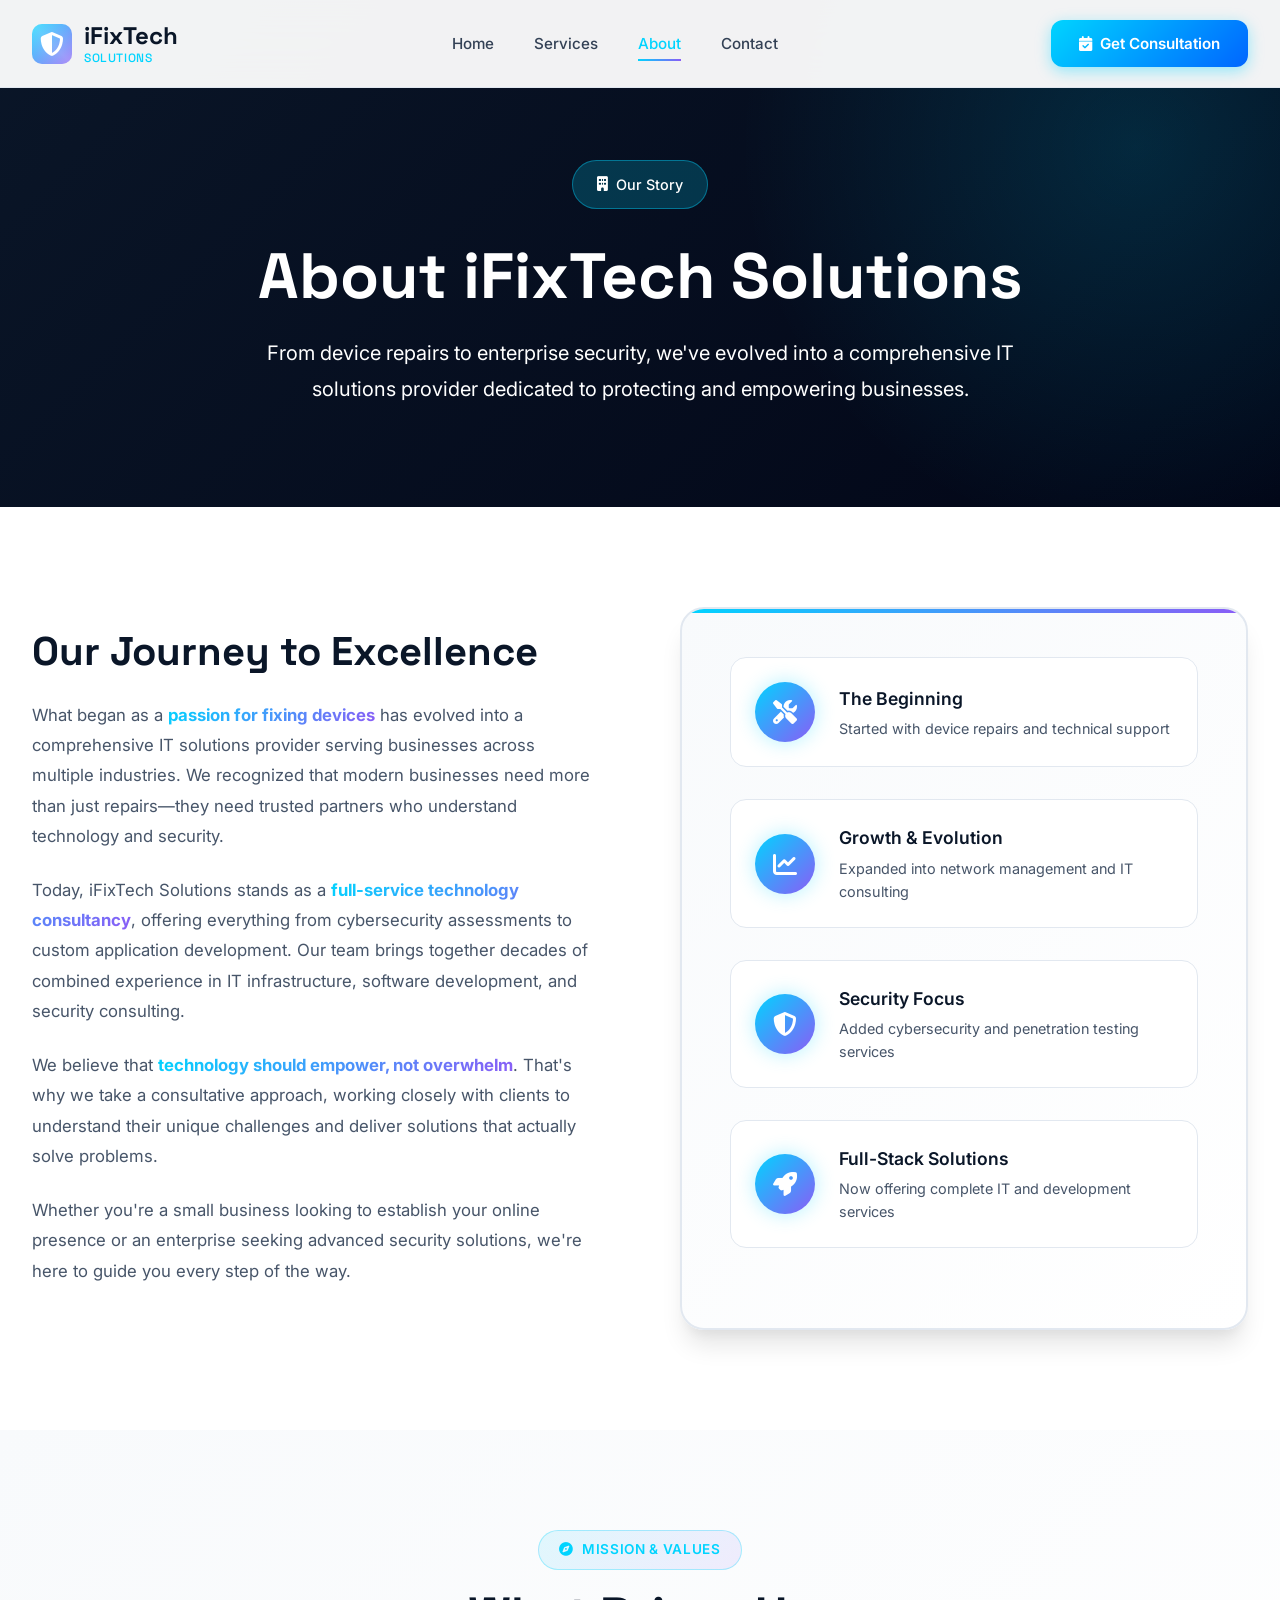
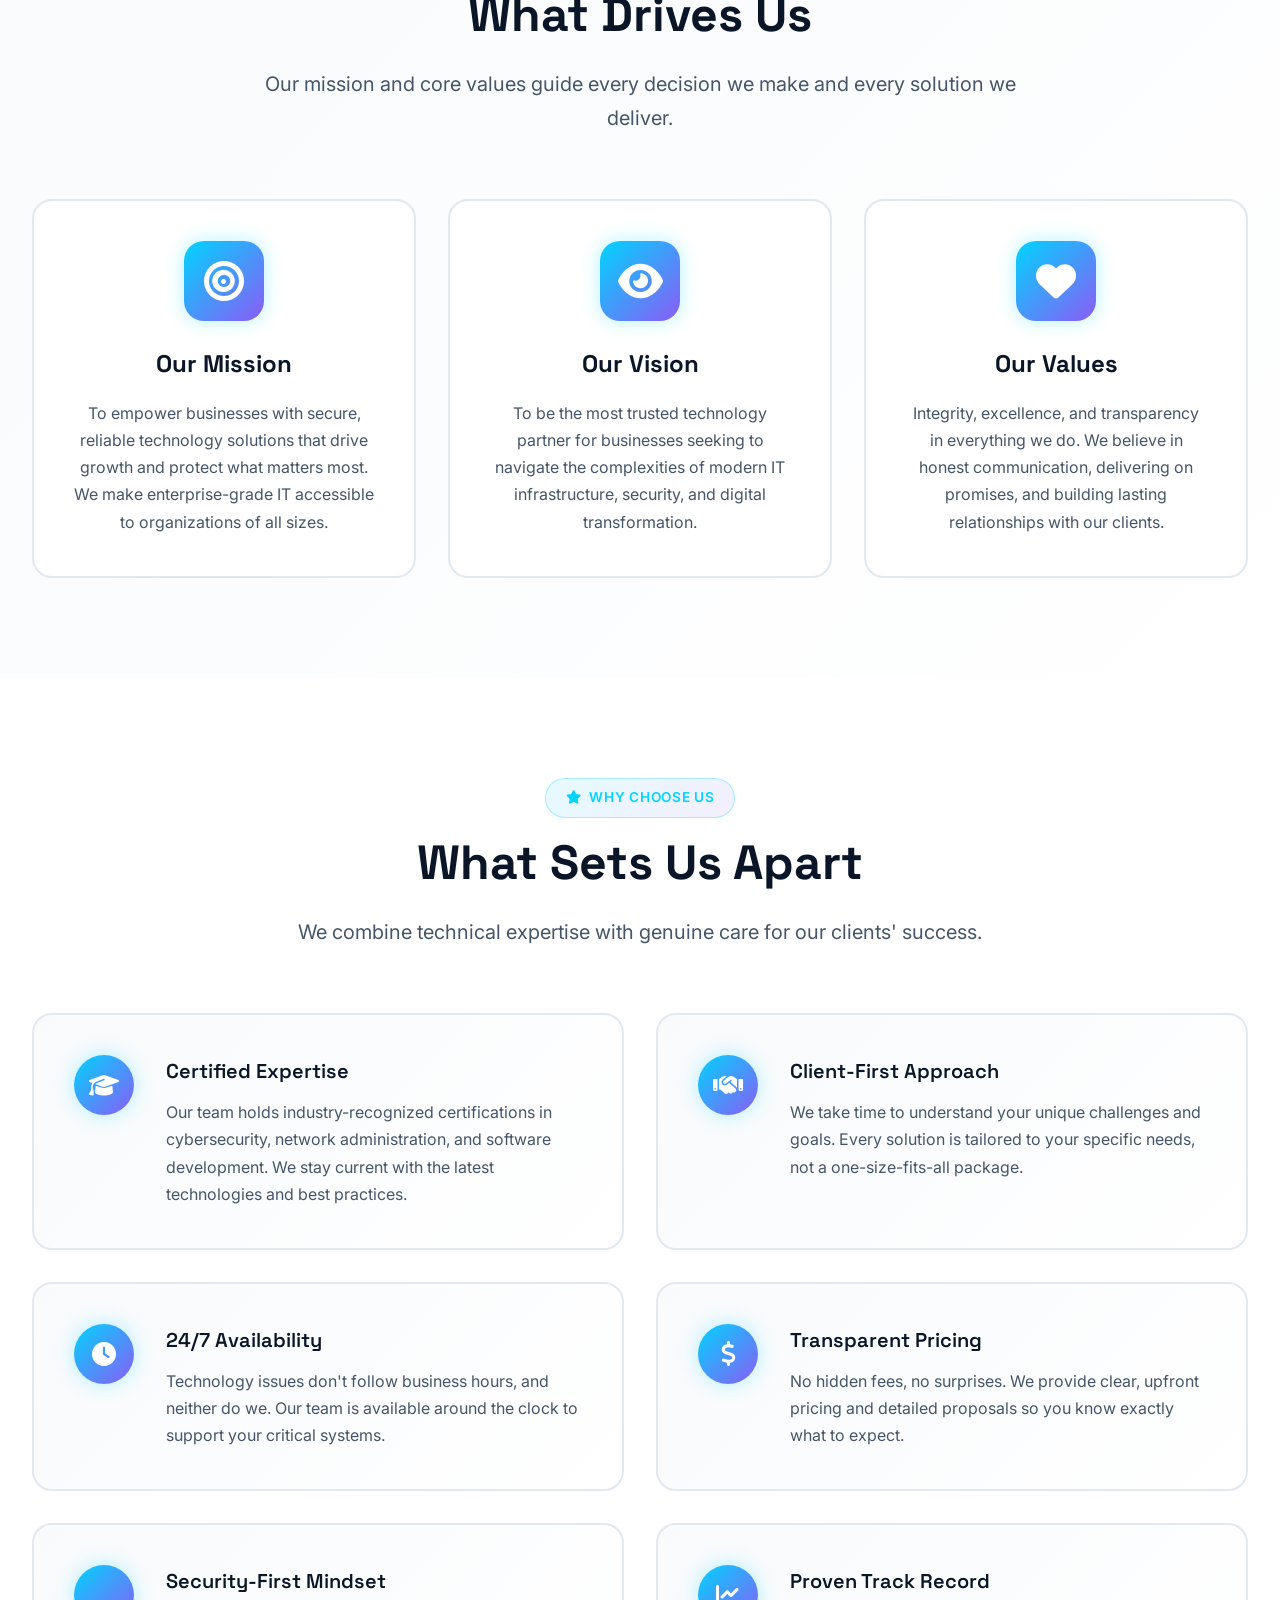
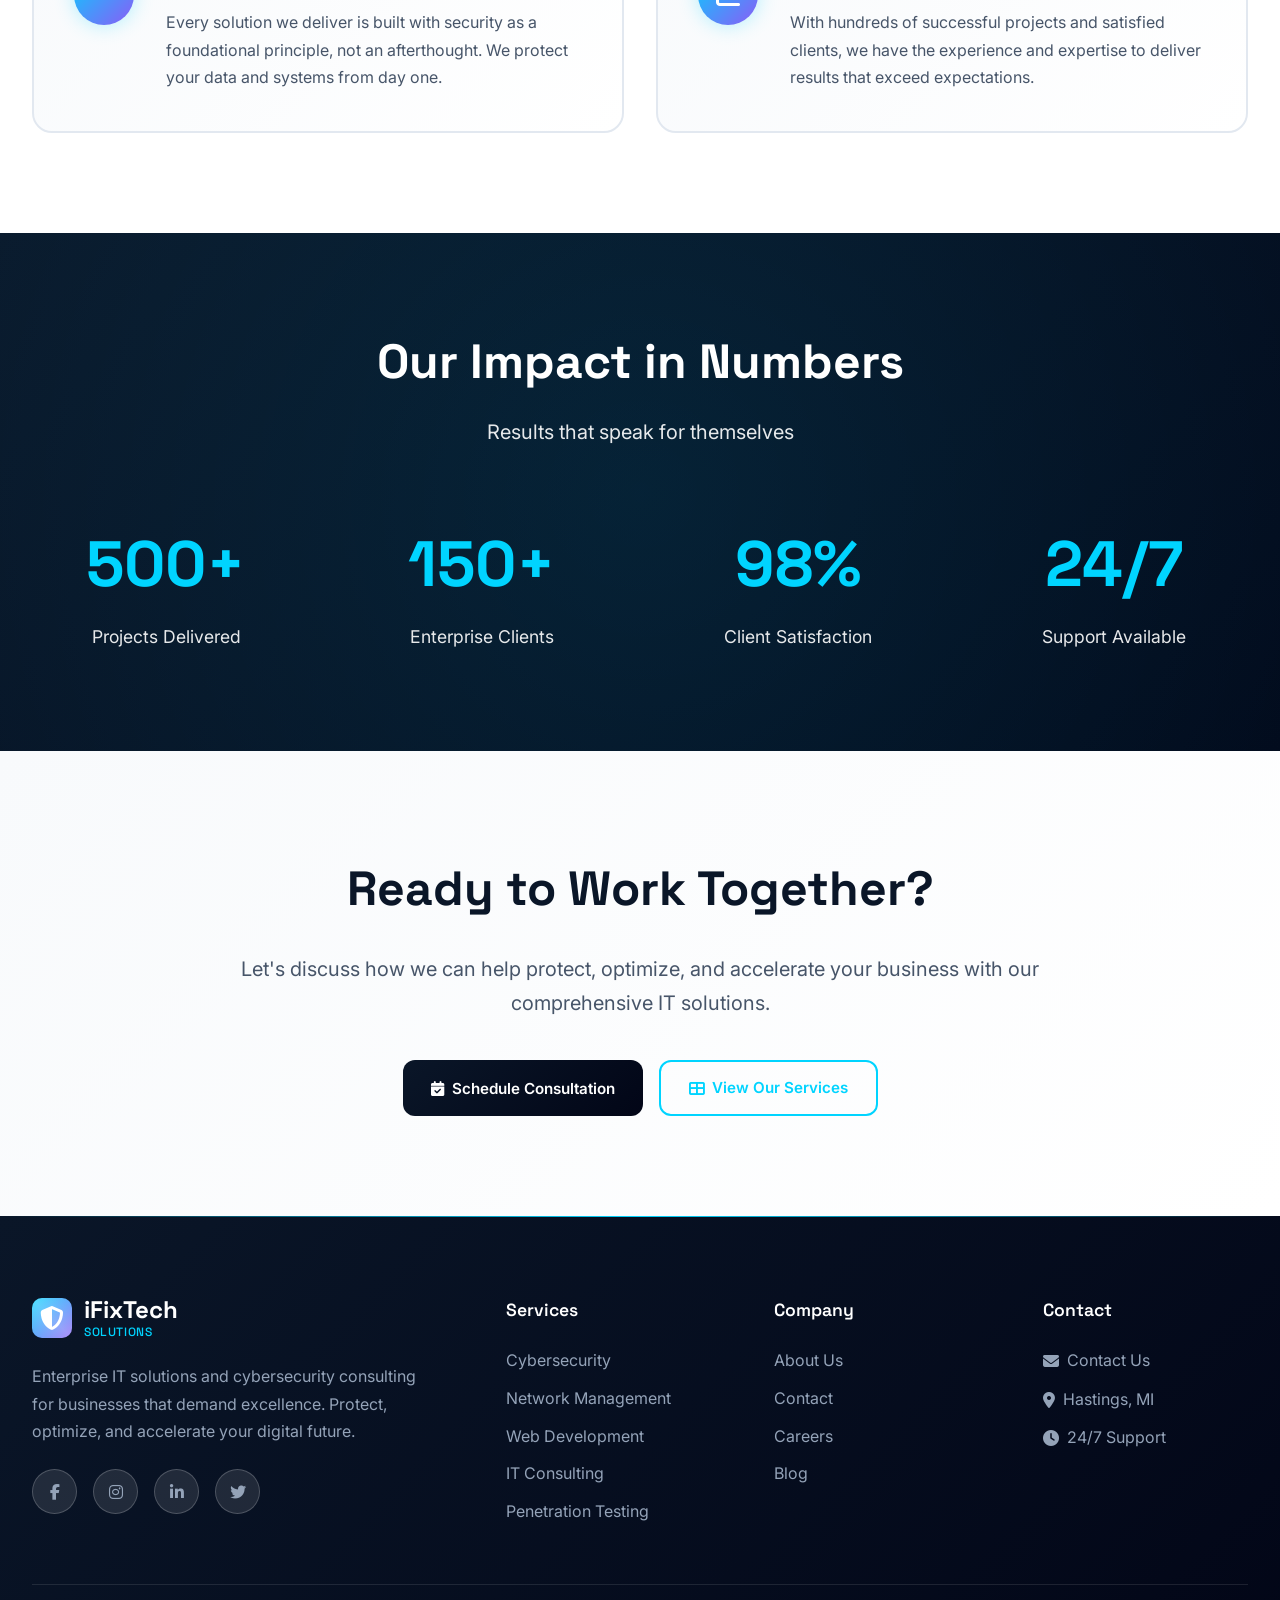
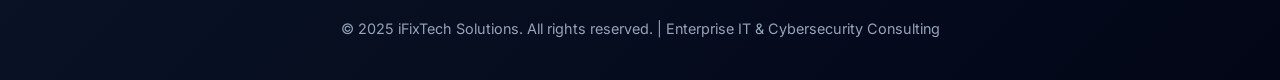
==== about.html @ 1efcbf25 "Initial commit: iFixTech website" ====
<!DOCTYPE html>
<html lang="en">
<head>
    <meta charset="UTF-8">
    <meta name="viewport" content="width=device-width, initial-scale=1.0">
    <title>About Us - iFixTech Solutions</title>
    <link rel="stylesheet" href="https://cdnjs.cloudflare.com/ajax/libs/font-awesome/6.4.0/css/all.min.css">
    <link href="https://fonts.googleapis.com/css2?family=Inter:wght@300;400;500;600;700;800&family=Space+Grotesk:wght@400;500;600;700&display=swap" rel="stylesheet">
    <style>
        :root {
            /* Professional Color Scheme */
            --primary-navy: #0A1628;
            --primary-cyan: #00D4FF;
            --primary-purple: #8B5CF6;
            --accent-blue: #0066FF;
            --dark-bg: #0F172A;
            --darker-bg: #020617;
            --light: #FFFFFF;
            --gray-50: #F8FAFC;
            --gray-100: #F1F5F9;
            --gray-200: #E2E8F0;
            --gray-300: #CBD5E1;
            --gray-400: #94A3B8;
            --gray-600: #475569;
            --gray-700: #334155;
            --gray-800: #1E293B;
            --gray-900: #0F172A;
            --success: #10B981;
            --warning: #F59E0B;
            --danger: #EF4444;
            
            /* Typography */
            --font-primary: 'Inter', sans-serif;
            --font-display: 'Space Grotesk', sans-serif;
            
            /* Shadows */
            --shadow-sm: 0 1px 2px 0 rgba(0, 0, 0, 0.05);
            --shadow: 0 1px 3px 0 rgba(0, 0, 0, 0.1), 0 1px 2px 0 rgba(0, 0, 0, 0.06);
            --shadow-md: 0 4px 6px -1px rgba(0, 0, 0, 0.1), 0 2px 4px -1px rgba(0, 0, 0, 0.06);
            --shadow-lg: 0 10px 15px -3px rgba(0, 0, 0, 0.1), 0 4px 6px -2px rgba(0, 0, 0, 0.05);
            --shadow-xl: 0 20px 25px -5px rgba(0, 0, 0, 0.1), 0 10px 10px -5px rgba(0, 0, 0, 0.04);
            --shadow-2xl: 0 25px 50px -12px rgba(0, 0, 0, 0.25);
            --shadow-glow: 0 0 20px rgba(0, 212, 255, 0.3);
        }

        * {
            margin: 0;
            padding: 0;
            box-sizing: border-box;
        }

        html {
            scroll-behavior: smooth;
        }

        body {
            font-family: var(--font-primary);
            line-height: 1.6;
            color: var(--gray-800);
            background: var(--light);
            overflow-x: hidden;
        }

        .container {
            max-width: 1280px;
            margin: 0 auto;
            padding: 0 2rem;
        }

        /* Animated Grid Background */
        .grid-background {
            position: fixed;
            top: 0;
            left: 0;
            width: 100%;
            height: 100%;
            z-index: -1;
            background: 
                linear-gradient(90deg, rgba(0, 212, 255, 0.03) 1px, transparent 1px),
                linear-gradient(rgba(0, 212, 255, 0.03) 1px, transparent 1px);
            background-size: 50px 50px;
            animation: gridMove 20s linear infinite;
        }

        @keyframes gridMove {
            0% { transform: translate(0, 0); }
            100% { transform: translate(50px, 50px); }
        }

        /* Floating Decorative Icons */
        .floating-icons {
            position: fixed;
            top: 0;
            left: 0;
            width: 100%;
            height: 100%;
            z-index: -1;
            pointer-events: none;
            overflow: hidden;
        }

        .floating-icon {
            position: absolute;
            color: var(--primary-cyan);
            animation: floatDrift 15s ease-in-out infinite;
        }

        .floating-icon:nth-child(2n) {
            color: var(--primary-purple);
            animation-duration: 20s;
        }

        .floating-icon:nth-child(3n) {
            color: var(--accent-blue);
            animation-duration: 18s;
            animation-delay: -5s;
        }

        @keyframes floatDrift {
            0%, 100% { 
                transform: translate(0, 0) rotate(0deg);
            }
            25% { 
                transform: translate(20px, -20px) rotate(5deg);
            }
            50% { 
                transform: translate(-15px, 15px) rotate(-5deg);
            }
            75% { 
                transform: translate(15px, 20px) rotate(3deg);
            }
        }

        /* Header */
        .header {
            position: fixed;
            top: 0;
            left: 0;
            right: 0;
            background: rgba(255, 255, 255, 0.95);
            backdrop-filter: blur(20px);
            border-bottom: 1px solid var(--gray-200);
            z-index: 1000;
            transition: all 0.3s ease;
        }

        .header.scrolled {
            background: rgba(255, 255, 255, 0.98);
            box-shadow: var(--shadow-lg);
        }

        .nav {
            display: flex;
            justify-content: space-between;
            align-items: center;
            padding: 1.25rem 0;
        }

        .logo {
            display: flex;
            align-items: center;
            gap: 0.75rem;
            font-size: 1.5rem;
            font-weight: 700;
            color: var(--primary-navy);
            text-decoration: none;
            font-family: var(--font-display);
            transition: transform 0.3s ease;
        }

        .logo:hover {
            transform: scale(1.05);
        }

        .logo-icon {
            width: 40px;
            height: 40px;
            background: linear-gradient(135deg, var(--primary-cyan), var(--primary-purple));
            border-radius: 10px;
            display: flex;
            align-items: center;
            justify-content: center;
            color: white;
            position: relative;
            overflow: hidden;
        }

        .logo-icon::before {
            content: '';
            position: absolute;
            top: -50%;
            left: -50%;
            width: 200%;
            height: 200%;
            background: linear-gradient(45deg, transparent, rgba(255,255,255,0.3), transparent);
            animation: shine 3s infinite;
        }

        @keyframes shine {
            0% { transform: translateX(-100%) translateY(-100%) rotate(45deg); }
            100% { transform: translateX(100%) translateY(100%) rotate(45deg); }
        }

        .logo-text {
            display: flex;
            flex-direction: column;
            line-height: 1.2;
        }

        .logo-main {
            font-size: 1.5rem;
            font-weight: 700;
        }

        .logo-sub {
            font-size: 0.75rem;
            font-weight: 500;
            color: var(--primary-cyan);
            letter-spacing: 0.05em;
        }

        .nav-links {
            display: flex;
            list-style: none;
            gap: 2.5rem;
            align-items: center;
        }

        .nav-links a {
            text-decoration: none;
            color: var(--gray-700);
            font-weight: 500;
            font-size: 0.95rem;
            transition: all 0.3s ease;
            position: relative;
            padding: 0.5rem 0;
        }

        .nav-links a::after {
            content: '';
            position: absolute;
            bottom: 0;
            left: 0;
            width: 0;
            height: 2px;
            background: linear-gradient(90deg, var(--primary-cyan), var(--primary-purple));
            transition: width 0.3s ease;
        }

        .nav-links a:hover::after,
        .nav-links a.active::after {
            width: 100%;
        }

        .nav-links a:hover,
        .nav-links a.active {
            color: var(--primary-cyan);
        }

        .btn {
            display: inline-flex;
            align-items: center;
            gap: 0.5rem;
            padding: 0.875rem 1.75rem;
            border: none;
            border-radius: 12px;
            font-weight: 600;
            font-size: 0.95rem;
            text-decoration: none;
            cursor: pointer;
            transition: all 0.3s ease;
            position: relative;
            overflow: hidden;
            font-family: var(--font-primary);
        }

        .btn::before {
            content: '';
            position: absolute;
            top: 0;
            left: -100%;
            width: 100%;
            height: 100%;
            background: linear-gradient(90deg, transparent, rgba(255,255,255,0.2), transparent);
            transition: left 0.5s ease;
        }

        .btn:hover::before {
            left: 100%;
        }

        .btn-primary {
            background: linear-gradient(135deg, var(--primary-cyan), var(--accent-blue));
            color: white;
            box-shadow: 0 4px 15px rgba(0, 212, 255, 0.4);
        }

        .btn-primary:hover {
            transform: translateY(-2px);
            box-shadow: 0 8px 25px rgba(0, 212, 255, 0.5);
        }

        .btn-outline {
            background: transparent;
            color: var(--primary-cyan);
            border: 2px solid var(--primary-cyan);
        }

        .btn-outline:hover {
            background: var(--primary-cyan);
            color: white;
            transform: translateY(-2px);
            box-shadow: var(--shadow-lg);
        }

        .mobile-menu {
            display: none;
            background: none;
            border: none;
            font-size: 1.5rem;
            color: var(--gray-700);
            cursor: pointer;
        }

        /* Page Header */
        .page-header {
            padding: 160px 0 100px;
            background: linear-gradient(135deg, var(--primary-navy) 0%, var(--darker-bg) 100%);
            color: white;
            position: relative;
            overflow: hidden;
        }

        .page-header::before {
            content: '';
            position: absolute;
            top: -50%;
            right: -20%;
            width: 800px;
            height: 800px;
            background: radial-gradient(circle, rgba(0, 212, 255, 0.15) 0%, transparent 70%);
            animation: pulse 4s ease-in-out infinite;
        }

        @keyframes pulse {
            0%, 100% { transform: scale(1); opacity: 0.5; }
            50% { transform: scale(1.1); opacity: 0.8; }
        }

        .page-header-content {
            position: relative;
            z-index: 1;
            text-align: center;
            max-width: 800px;
            margin: 0 auto;
        }

        .page-badge {
            display: inline-flex;
            align-items: center;
            gap: 0.5rem;
            background: rgba(0, 212, 255, 0.2);
            border: 1px solid rgba(0, 212, 255, 0.4);
            padding: 0.75rem 1.5rem;
            border-radius: 50px;
            font-size: 0.9rem;
            font-weight: 500;
            margin-bottom: 2rem;
            animation: slideInUp 1s ease-out;
        }

        @keyframes slideInUp {
            from {
                opacity: 0;
                transform: translateY(30px);
            }
            to {
                opacity: 1;
                transform: translateY(0);
            }
        }

        .page-title {
            font-size: 4rem;
            font-weight: 800;
            margin-bottom: 1.5rem;
            font-family: var(--font-display);
            line-height: 1.1;
            animation: slideInUp 1s ease-out 0.2s both;
        }

        .page-subtitle {
            font-size: 1.25rem;
            opacity: 0.9;
            line-height: 1.8;
            animation: slideInUp 1s ease-out 0.4s both;
        }

        /* Story Section */
        .story-section {
            padding: 100px 0;
            background: white;
        }

        .story-content {
            display: grid;
            grid-template-columns: 1fr 1fr;
            gap: 5rem;
            align-items: center;
        }

        .story-text h2 {
            font-size: 2.5rem;
            font-weight: 800;
            color: var(--primary-navy);
            margin-bottom: 1.5rem;
            font-family: var(--font-display);
            line-height: 1.2;
        }

        .story-text p {
            color: var(--gray-600);
            line-height: 1.8;
            font-size: 1.05rem;
            margin-bottom: 1.5rem;
        }

        .story-highlight {
            background: linear-gradient(135deg, var(--primary-cyan), var(--primary-purple));
            -webkit-background-clip: text;
            -webkit-text-fill-color: transparent;
            background-clip: text;
            font-weight: 700;
        }

        .story-visual {
            background: linear-gradient(135deg, var(--gray-50), var(--light));
            border: 2px solid var(--gray-200);
            border-radius: 24px;
            padding: 3rem;
            box-shadow: var(--shadow-xl);
            position: relative;
            overflow: hidden;
        }

        .story-visual::before {
            content: '';
            position: absolute;
            top: 0;
            left: 0;
            right: 0;
            height: 4px;
            background: linear-gradient(90deg, var(--primary-cyan), var(--primary-purple));
        }

        .milestone {
            display: flex;
            align-items: center;
            gap: 1.5rem;
            margin-bottom: 2rem;
            padding: 1.5rem;
            background: white;
            border-radius: 16px;
            border: 1px solid var(--gray-200);
            transition: all 0.3s ease;
        }

        .milestone:hover {
            transform: translateX(10px);
            border-color: var(--primary-cyan);
            box-shadow: var(--shadow-lg);
        }

        .milestone-icon {
            width: 60px;
            height: 60px;
            background: linear-gradient(135deg, var(--primary-cyan), var(--primary-purple));
            border-radius: 50%;
            display: flex;
            align-items: center;
            justify-content: center;
            color: white;
            font-size: 1.5rem;
            flex-shrink: 0;
            box-shadow: var(--shadow-glow);
        }

        .milestone-content h4 {
            font-size: 1.1rem;
            font-weight: 600;
            color: var(--primary-navy);
            margin-bottom: 0.25rem;
        }

        .milestone-content p {
            color: var(--gray-600);
            font-size: 0.9rem;
            margin: 0;
        }

        /* Mission & Values Section */
        .mission-section {
            padding: 100px 0;
            background: linear-gradient(135deg, var(--gray-50) 0%, var(--light) 100%);
            position: relative;
        }

        .section-header {
            text-align: center;
            max-width: 800px;
            margin: 0 auto 4rem;
        }

        .section-badge {
            display: inline-flex;
            align-items: center;
            gap: 0.5rem;
            background: linear-gradient(135deg, rgba(0, 212, 255, 0.1), rgba(139, 92, 246, 0.1));
            border: 1px solid rgba(0, 212, 255, 0.3);
            padding: 0.5rem 1.25rem;
            border-radius: 50px;
            font-size: 0.85rem;
            font-weight: 600;
            color: var(--primary-cyan);
            margin-bottom: 1rem;
            letter-spacing: 0.05em;
            text-transform: uppercase;
        }

        .section-title {
            font-size: 3rem;
            font-weight: 800;
            color: var(--primary-navy);
            margin-bottom: 1.5rem;
            font-family: var(--font-display);
            line-height: 1.2;
        }

        .section-subtitle {
            font-size: 1.25rem;
            color: var(--gray-600);
            line-height: 1.7;
        }

        .mission-grid {
            display: grid;
            grid-template-columns: repeat(3, 1fr);
            gap: 2rem;
        }

        .mission-card {
            background: white;
            border: 2px solid var(--gray-200);
            border-radius: 20px;
            padding: 2.5rem;
            text-align: center;
            transition: all 0.4s ease;
            position: relative;
            overflow: hidden;
        }

        .mission-card::before {
            content: '';
            position: absolute;
            top: 0;
            left: 0;
            width: 100%;
            height: 100%;
            background: linear-gradient(135deg, rgba(0, 212, 255, 0.05), rgba(139, 92, 246, 0.05));
            opacity: 0;
            transition: opacity 0.4s ease;
        }

        .mission-card:hover::before {
            opacity: 1;
        }

        .mission-card:hover {
            transform: translateY(-8px);
            border-color: var(--primary-cyan);
            box-shadow: var(--shadow-2xl);
        }

        .mission-icon {
            width: 80px;
            height: 80px;
            background: linear-gradient(135deg, var(--primary-cyan), var(--primary-purple));
            border-radius: 20px;
            display: flex;
            align-items: center;
            justify-content: center;
            color: white;
            font-size: 2.5rem;
            margin: 0 auto 1.5rem;
            box-shadow: var(--shadow-glow);
            position: relative;
            z-index: 1;
            transition: transform 0.4s ease;
        }

        .mission-card:hover .mission-icon {
            transform: scale(1.1) rotate(5deg);
        }

        .mission-card h3 {
            font-size: 1.5rem;
            font-weight: 700;
            color: var(--primary-navy);
            margin-bottom: 1rem;
            font-family: var(--font-display);
            position: relative;
            z-index: 1;
        }

        .mission-card p {
            color: var(--gray-600);
            line-height: 1.7;
            position: relative;
            z-index: 1;
        }

        /* Why Choose Us Section */
        .why-choose-section {
            padding: 100px 0;
            background: white;
        }

        .features-grid {
            display: grid;
            grid-template-columns: repeat(2, 1fr);
            gap: 2rem;
        }

        .feature-card {
            display: flex;
            gap: 2rem;
            background: linear-gradient(135deg, var(--gray-50), var(--light));
            border: 2px solid var(--gray-200);
            border-radius: 20px;
            padding: 2.5rem;
            transition: all 0.3s ease;
        }

        .feature-card:hover {
            transform: translateY(-5px);
            border-color: var(--primary-cyan);
            box-shadow: var(--shadow-xl);
        }

        .feature-icon {
            width: 60px;
            height: 60px;
            background: linear-gradient(135deg, var(--primary-cyan), var(--primary-purple));
            border-radius: 50%;
            display: flex;
            align-items: center;
            justify-content: center;
            color: white;
            font-size: 1.5rem;
            flex-shrink: 0;
            box-shadow: var(--shadow-glow);
        }

        .feature-content h3 {
            font-size: 1.25rem;
            font-weight: 600;
            color: var(--primary-navy);
            margin-bottom: 0.75rem;
            font-family: var(--font-display);
        }

        .feature-content p {
            color: var(--gray-600);
            line-height: 1.7;
        }

        /* Stats Section */
        .stats-section {
            padding: 100px 0;
            background: linear-gradient(135deg, var(--primary-navy) 0%, var(--darker-bg) 100%);
            color: white;
            position: relative;
            overflow: hidden;
        }

        .stats-section::before {
            content: '';
            position: absolute;
            top: -50%;
            left: -50%;
            width: 200%;
            height: 200%;
            background: radial-gradient(circle, rgba(0, 212, 255, 0.1) 0%, transparent 70%);
            animation: rotate 20s linear infinite;
        }

        @keyframes rotate {
            0% { transform: rotate(0deg); }
            100% { transform: rotate(360deg); }
        }

        .stats-content {
            position: relative;
            z-index: 1;
        }

        .stats-grid {
            display: grid;
            grid-template-columns: repeat(4, 1fr);
            gap: 3rem;
            margin-top: 3rem;
        }

        .stat-item {
            text-align: center;
        }

        .stat-number {
            font-size: 4rem;
            font-weight: 800;
            color: var(--primary-cyan);
            margin-bottom: 0.5rem;
            font-family: var(--font-display);
        }

        .stat-label {
            font-size: 1.1rem;
            opacity: 0.9;
        }

        /* CTA Section */
        .cta-section {
            padding: 100px 0;
            background: linear-gradient(135deg, var(--gray-50) 0%, var(--light) 100%);
        }

        .cta-content {
            max-width: 800px;
            margin: 0 auto;
            text-align: center;
        }

        .cta-title {
            font-size: 3rem;
            font-weight: 800;
            color: var(--primary-navy);
            margin-bottom: 1.5rem;
            font-family: var(--font-display);
        }

        .cta-subtitle {
            font-size: 1.25rem;
            color: var(--gray-600);
            margin-bottom: 2.5rem;
            line-height: 1.7;
        }

        .cta-buttons {
            display: flex;
            gap: 1rem;
            justify-content: center;
            flex-wrap: wrap;
        }

        .btn-dark {
            background: linear-gradient(135deg, var(--primary-navy), var(--darker-bg));
            color: white;
        }

        .btn-dark:hover {
            transform: translateY(-2px);
            box-shadow: var(--shadow-xl);
        }

        /* Footer */
        .footer {
            background: linear-gradient(135deg, var(--primary-navy), var(--darker-bg));
            color: white;
            padding: 80px 0 40px;
            position: relative;
        }

        .footer::before {
            content: '';
            position: absolute;
            top: 0;
            left: 0;
            right: 0;
            height: 1px;
            background: linear-gradient(90deg, transparent, var(--primary-cyan), transparent);
        }

        .footer-content {
            display: grid;
            grid-template-columns: 2fr 1fr 1fr 1fr;
            gap: 4rem;
            margin-bottom: 3rem;
        }

        .footer-section h4 {
            font-size: 1.1rem;
            font-weight: 600;
            margin-bottom: 1.5rem;
            font-family: var(--font-display);
        }

        .footer-section p {
            color: var(--gray-400);
            margin-bottom: 1.5rem;
            line-height: 1.7;
        }

        .footer-links {
            list-style: none;
        }

        .footer-links li {
            margin-bottom: 0.75rem;
        }

        .footer-links a {
            color: var(--gray-400);
            text-decoration: none;
            transition: all 0.3s ease;
            display: inline-flex;
            align-items: center;
            gap: 0.5rem;
        }

        .footer-links a:hover {
            color: var(--primary-cyan);
            transform: translateX(5px);
        }

        .social-links {
            display: flex;
            gap: 1rem;
            margin-top: 1.5rem;
        }

        .social-links a {
            width: 45px;
            height: 45px;
            background: rgba(255, 255, 255, 0.1);
            border: 1px solid rgba(255, 255, 255, 0.2);
            border-radius: 50%;
            display: flex;
            align-items: center;
            justify-content: center;
            color: var(--gray-400);
            text-decoration: none;
            transition: all 0.3s ease;
        }

        .social-links a:hover {
            background: linear-gradient(135deg, var(--primary-cyan), var(--primary-purple));
            color: white;
            border-color: transparent;
            transform: translateY(-3px);
        }

        .footer-bottom {
            border-top: 1px solid rgba(255, 255, 255, 0.1);
            padding-top: 2rem;
            text-align: center;
            color: var(--gray-400);
            font-size: 0.9rem;
        }

        /* Modal Styles */
        .modal {
            display: none;
            position: fixed;
            z-index: 2000;
            left: 0;
            top: 0;
            width: 100%;
            height: 100%;
            background-color: rgba(10, 22, 40, 0.95);
            backdrop-filter: blur(10px);
            animation: fadeIn 0.3s ease;
        }

        .modal.active {
            display: flex;
            align-items: center;
            justify-content: center;
        }

        @keyframes fadeIn {
            from { opacity: 0; }
            to { opacity: 1; }
        }

        .modal-content {
            background: white;
            border-radius: 24px;
            width: 90%;
            max-width: 600px;
            max-height: 90vh;
            overflow-y: auto;
            position: relative;
            box-shadow: var(--shadow-2xl);
            animation: slideUp 0.4s ease;
        }

        @keyframes slideUp {
            from { 
                opacity: 0;
                transform: translateY(50px) scale(0.9);
            }
            to { 
                opacity: 1;
                transform: translateY(0) scale(1);
            }
        }

        .modal-header {
            padding: 2.5rem 2.5rem 1.5rem;
            border-bottom: 1px solid var(--gray-200);
            position: relative;
        }

        .modal-header::before {
            content: '';
            position: absolute;
            top: 0;
            left: 0;
            right: 0;
            height: 4px;
            background: linear-gradient(90deg, var(--primary-cyan), var(--primary-purple));
        }

        .modal-close {
            position: absolute;
            top: 1.5rem;
            right: 1.5rem;
            width: 40px;
            height: 40px;
            background: var(--gray-100);
            border: none;
            border-radius: 50%;
            color: var(--gray-600);
            font-size: 1.25rem;
            cursor: pointer;
            transition: all 0.3s ease;
            display: flex;
            align-items: center;
            justify-content: center;
        }

        .modal-close:hover {
            background: var(--danger);
            color: white;
            transform: rotate(90deg);
        }

        .modal-title {
            font-size: 2rem;
            font-weight: 700;
            color: var(--primary-navy);
            margin-bottom: 0.5rem;
            font-family: var(--font-display);
        }

        .modal-subtitle {
            color: var(--gray-600);
            font-size: 1rem;
        }

        .modal-body {
            padding: 2.5rem;
        }

        .form-group {
            margin-bottom: 1.5rem;
        }

        .form-label {
            display: block;
            margin-bottom: 0.5rem;
            font-weight: 600;
            color: var(--gray-800);
            font-size: 0.95rem;
        }

        .form-input,
        .form-select,
        .form-textarea {
            width: 100%;
            padding: 0.875rem 1rem;
            border: 2px solid var(--gray-200);
            border-radius: 12px;
            font-size: 1rem;
            font-family: var(--font-primary);
            transition: all 0.3s ease;
            background: var(--gray-50);
        }

        .form-input:focus,
        .form-select:focus,
        .form-textarea:focus {
            outline: none;
            border-color: var(--primary-cyan);
            background: white;
            box-shadow: 0 0 0 4px rgba(0, 212, 255, 0.1);
        }

        .form-textarea {
            resize: vertical;
            min-height: 120px;
        }

        .form-row {
            display: grid;
            grid-template-columns: 1fr 1fr;
            gap: 1rem;
        }

        .form-submit {
            width: 100%;
            padding: 1rem;
            background: linear-gradient(135deg, var(--primary-cyan), var(--accent-blue));
            color: white;
            border: none;
            border-radius: 12px;
            font-size: 1rem;
            font-weight: 600;
            cursor: pointer;
            transition: all 0.3s ease;
            box-shadow: 0 4px 15px rgba(0, 212, 255, 0.3);
            display: flex;
            align-items: center;
            justify-content: center;
            gap: 0.5rem;
        }

        .form-submit:hover {
            transform: translateY(-2px);
            box-shadow: 0 8px 25px rgba(0, 212, 255, 0.4);
        }

        .form-submit:active {
            transform: translateY(0);
        }

        .success-message {
            display: none;
            background: linear-gradient(135deg, var(--success), #059669);
            color: white;
            padding: 1rem;
            border-radius: 12px;
            margin-bottom: 1rem;
            text-align: center;
            font-weight: 500;
        }

        .success-message.show {
            display: block;
            animation: slideDown 0.5s ease;
        }

        @keyframes slideDown {
            from {
                opacity: 0;
                transform: translateY(-20px);
            }
            to {
                opacity: 1;
                transform: translateY(0);
            }
        }

        /* Responsive Design */
        @media (max-width: 1024px) {
            .story-content {
                grid-template-columns: 1fr;
                gap: 3rem;
            }

            .mission-grid {
                grid-template-columns: 1fr;
            }

            .features-grid {
                grid-template-columns: 1fr;
            }

            .stats-grid {
                grid-template-columns: repeat(2, 1fr);
            }

            .footer-content {
                grid-template-columns: 1fr 1fr;
            }
        }

        @media (max-width: 768px) {
            .nav-links {
                display: none;
                position: fixed;
                top: 80px;
                left: 0;
                width: 100%;
                height: calc(100vh - 80px);
                background: rgba(255, 255, 255, 0.98);
                backdrop-filter: blur(20px);
                flex-direction: column;
                justify-content: center;
                align-items: center;
                box-shadow: var(--shadow-xl);
                gap: 2rem;
            }

            .nav-links.active {
                display: flex;
            }

            .mobile-menu {
                display: block;
            }

            .page-header {
                padding: 140px 0 80px;
            }

            .page-title {
                font-size: 2.5rem;
            }

            .section-title {
                font-size: 2rem;
            }

            .cta-title {
                font-size: 2rem;
            }

            .stats-grid {
                grid-template-columns: 1fr;
            }

            .footer-content {
                grid-template-columns: 1fr;
                gap: 2rem;
            }

            .modal-content {
                width: 95%;
                max-height: 95vh;
            }

            .modal-header {
                padding: 2rem 1.5rem 1rem;
            }

            .modal-body {
                padding: 1.5rem;
            }

            .modal-title {
                font-size: 1.5rem;
            }

            .form-row {
                grid-template-columns: 1fr;
            }
        }

        /* Animations */
        .fade-in {
            opacity: 0;
            transform: translateY(30px);
            transition: all 0.8s ease;
        }

        .fade-in.visible {
            opacity: 1;
            transform: translateY(0);
        }
    </style>
</head>
<body>
    <!-- Grid Background -->
    <div class="grid-background"></div>

    <!-- Floating Decorative Icons -->
    <div class="floating-icons">
        <i class="fas fa-shield-alt floating-icon" style="top: 15%; left: 5%; font-size: 3rem; opacity: 0.08;"></i>
        <i class="fas fa-lightbulb floating-icon" style="top: 25%; right: 8%; font-size: 2.5rem; opacity: 0.06;"></i>
        <i class="fas fa-heart floating-icon" style="top: 45%; left: 3%; font-size: 2rem; opacity: 0.07;"></i>
        <i class="fas fa-award floating-icon" style="top: 60%; right: 5%; font-size: 3.5rem; opacity: 0.05;"></i>
        <i class="fas fa-handshake floating-icon" style="top: 75%; left: 7%; font-size: 2.8rem; opacity: 0.06;"></i>
        <i class="fas fa-rocket floating-icon" style="top: 35%; right: 12%; font-size: 2.2rem; opacity: 0.08;"></i>
        <i class="fas fa-star floating-icon" style="top: 55%; left: 10%; font-size: 2.5rem; opacity: 0.07;"></i>
        <i class="fas fa-users floating-icon" style="top: 85%; right: 10%; font-size: 3rem; opacity: 0.06;"></i>
    </div>

    <!-- Header -->
    <header class="header">
        <div class="container">
            <nav class="nav">
                <a href="index.html" class="logo">
                    <div class="logo-icon">
                        <i class="fas fa-shield-halved"></i>
                    </div>
                    <div class="logo-text">
                        <span class="logo-main">iFixTech</span>
                        <span class="logo-sub">SOLUTIONS</span>
                    </div>
                </a>

                <ul class="nav-links">
                    <li><a href="index.html">Home</a></li>
                    <li><a href="services.html">Services</a></li>
                    <li><a href="about.html" class="active">About</a></li>
                    <li><a href="contact.html">Contact</a></li>
                </ul>

                <div style="display: flex; gap: 1rem; align-items: center;">
                    <button class="btn btn-primary" id="openConsultationModal">
                        <i class="fas fa-calendar-check"></i>
                        Get Consultation
                    </button>
                    <button class="mobile-menu" id="mobileMenuBtn">
                        <i class="fas fa-bars"></i>
                    </button>
                </div>
            </nav>
        </div>
    </header>

    <!-- Page Header -->
    <section class="page-header">
        <div class="container">
            <div class="page-header-content">
                <div class="page-badge">
                    <i class="fas fa-building"></i>
                    Our Story
                </div>
                <h1 class="page-title">About iFixTech Solutions</h1>
                <p class="page-subtitle">
                    From device repairs to enterprise security, we've evolved into a comprehensive 
                    IT solutions provider dedicated to protecting and empowering businesses.
                </p>
            </div>
        </div>
    </section>

    <!-- Story Section -->
    <section class="story-section">
        <div class="container">
            <div class="story-content">
                <div class="story-text fade-in">
                    <h2>Our Journey to Excellence</h2>
                    <p>
                        What began as a <span class="story-highlight">passion for fixing devices</span> has 
                        evolved into a comprehensive IT solutions provider serving businesses across multiple industries. 
                        We recognized that modern businesses need more than just repairs—they need trusted partners 
                        who understand technology and security.
                    </p>
                    <p>
                        Today, iFixTech Solutions stands as a <span class="story-highlight">full-service technology 
                        consultancy</span>, offering everything from cybersecurity assessments to custom application 
                        development. Our team brings together decades of combined experience in IT infrastructure, 
                        software development, and security consulting.
                    </p>
                    <p>
                        We believe that <span class="story-highlight">technology should empower, not overwhelm</span>. 
                        That's why we take a consultative approach, working closely with clients to understand their 
                        unique challenges and deliver solutions that actually solve problems.
                    </p>
                    <p>
                        Whether you're a small business looking to establish your online presence or an enterprise 
                        seeking advanced security solutions, we're here to guide you every step of the way.
                    </p>
                </div>

                <div class="story-visual fade-in">
                    <div class="milestone">
                        <div class="milestone-icon">
                            <i class="fas fa-tools"></i>
                        </div>
                        <div class="milestone-content">
                            <h4>The Beginning</h4>
                            <p>Started with device repairs and technical support</p>
                        </div>
                    </div>

                    <div class="milestone">
                        <div class="milestone-icon">
                            <i class="fas fa-chart-line"></i>
                        </div>
                        <div class="milestone-content">
                            <h4>Growth & Evolution</h4>
                            <p>Expanded into network management and IT consulting</p>
                        </div>
                    </div>

                    <div class="milestone">
                        <div class="milestone-icon">
                            <i class="fas fa-shield-alt"></i>
                        </div>
                        <div class="milestone-content">
                            <h4>Security Focus</h4>
                            <p>Added cybersecurity and penetration testing services</p>
                        </div>
                    </div>

                    <div class="milestone">
                        <div class="milestone-icon">
                            <i class="fas fa-rocket"></i>
                        </div>
                        <div class="milestone-content">
                            <h4>Full-Stack Solutions</h4>
                            <p>Now offering complete IT and development services</p>
                        </div>
                    </div>
                </div>
            </div>
        </div>
    </section>

    <!-- Mission & Values -->
    <section class="mission-section">
        <div class="container">
            <div class="section-header fade-in">
                <div class="section-badge">
                    <i class="fas fa-compass"></i>
                    Mission & Values
                </div>
                <h2 class="section-title">What Drives Us</h2>
                <p class="section-subtitle">
                    Our mission and core values guide every decision we make and every solution we deliver.
                </p>
            </div>

            <div class="mission-grid">
                <div class="mission-card fade-in">
                    <div class="mission-icon">
                        <i class="fas fa-bullseye"></i>
                    </div>
                    <h3>Our Mission</h3>
                    <p>
                        To empower businesses with secure, reliable technology solutions that drive 
                        growth and protect what matters most. We make enterprise-grade IT accessible 
                        to organizations of all sizes.
                    </p>
                </div>

                <div class="mission-card fade-in">
                    <div class="mission-icon">
                        <i class="fas fa-eye"></i>
                    </div>
                    <h3>Our Vision</h3>
                    <p>
                        To be the most trusted technology partner for businesses seeking to navigate 
                        the complexities of modern IT infrastructure, security, and digital transformation.
                    </p>
                </div>

                <div class="mission-card fade-in">
                    <div class="mission-icon">
                        <i class="fas fa-heart"></i>
                    </div>
                    <h3>Our Values</h3>
                    <p>
                        Integrity, excellence, and transparency in everything we do. We believe in 
                        honest communication, delivering on promises, and building lasting relationships 
                        with our clients.
                    </p>
                </div>
            </div>
        </div>
    </section>

    <!-- Why Choose Us -->
    <section class="why-choose-section">
        <div class="container">
            <div class="section-header fade-in">
                <div class="section-badge">
                    <i class="fas fa-star"></i>
                    Why Choose Us
                </div>
                <h2 class="section-title">What Sets Us Apart</h2>
                <p class="section-subtitle">
                    We combine technical expertise with genuine care for our clients' success.
                </p>
            </div>

            <div class="features-grid">
                <div class="feature-card fade-in">
                    <div class="feature-icon">
                        <i class="fas fa-graduation-cap"></i>
                    </div>
                    <div class="feature-content">
                        <h3>Certified Expertise</h3>
                        <p>
                            Our team holds industry-recognized certifications in cybersecurity, 
                            network administration, and software development. We stay current with 
                            the latest technologies and best practices.
                        </p>
                    </div>
                </div>

                <div class="feature-card fade-in">
                    <div class="feature-icon">
                        <i class="fas fa-handshake"></i>
                    </div>
                    <div class="feature-content">
                        <h3>Client-First Approach</h3>
                        <p>
                            We take time to understand your unique challenges and goals. Every solution 
                            is tailored to your specific needs, not a one-size-fits-all package.
                        </p>
                    </div>
                </div>

                <div class="feature-card fade-in">
                    <div class="feature-icon">
                        <i class="fas fa-clock"></i>
                    </div>
                    <div class="feature-content">
                        <h3>24/7 Availability</h3>
                        <p>
                            Technology issues don't follow business hours, and neither do we. Our team 
                            is available around the clock to support your critical systems.
                        </p>
                    </div>
                </div>

                <div class="feature-card fade-in">
                    <div class="feature-icon">
                        <i class="fas fa-dollar-sign"></i>
                    </div>
                    <div class="feature-content">
                        <h3>Transparent Pricing</h3>
                        <p>
                            No hidden fees, no surprises. We provide clear, upfront pricing and detailed 
                            proposals so you know exactly what to expect.
                        </p>
                    </div>
                </div>

                <div class="feature-card fade-in">
                    <div class="feature-icon">
                        <i class="fas fa-shield-check"></i>
                    </div>
                    <div class="feature-content">
                        <h3>Security-First Mindset</h3>
                        <p>
                            Every solution we deliver is built with security as a foundational principle, 
                            not an afterthought. We protect your data and systems from day one.
                        </p>
                    </div>
                </div>

                <div class="feature-card fade-in">
                    <div class="feature-icon">
                        <i class="fas fa-chart-line"></i>
                    </div>
                    <div class="feature-content">
                        <h3>Proven Track Record</h3>
                        <p>
                            With hundreds of successful projects and satisfied clients, we have the 
                            experience and expertise to deliver results that exceed expectations.
                        </p>
                    </div>
                </div>
            </div>
        </div>
    </section>

    <!-- Stats Section -->
    <section class="stats-section">
        <div class="container">
            <div class="stats-content">
                <div class="section-header fade-in">
                    <h2 class="section-title" style="color: white;">Our Impact in Numbers</h2>
                    <p class="section-subtitle" style="color: rgba(255,255,255,0.9);">
                        Results that speak for themselves
                    </p>
                </div>

                <div class="stats-grid">
                    <div class="stat-item fade-in">
                        <div class="stat-number">500+</div>
                        <div class="stat-label">Projects Delivered</div>
                    </div>
                    <div class="stat-item fade-in">
                        <div class="stat-number">150+</div>
                        <div class="stat-label">Enterprise Clients</div>
                    </div>
                    <div class="stat-item fade-in">
                        <div class="stat-number">98%</div>
                        <div class="stat-label">Client Satisfaction</div>
                    </div>
                    <div class="stat-item fade-in">
                        <div class="stat-number">24/7</div>
                        <div class="stat-label">Support Available</div>
                    </div>
                </div>
            </div>
        </div>
    </section>

    <!-- CTA Section -->
    <section class="cta-section">
        <div class="container">
            <div class="cta-content fade-in">
                <h2 class="cta-title">Ready to Work Together?</h2>
                <p class="cta-subtitle">
                    Let's discuss how we can help protect, optimize, and accelerate your business 
                    with our comprehensive IT solutions.
                </p>
                <div class="cta-buttons">
                    <button class="btn btn-dark" onclick="document.getElementById('openConsultationModal').click()">
                        <i class="fas fa-calendar-check"></i>
                        Schedule Consultation
                    </button>
                    <a href="services.html" class="btn btn-outline">
                        <i class="fas fa-th-large"></i>
                        View Our Services
                    </a>
                </div>
            </div>
        </div>
    </section>

    <!-- Footer -->
    <footer class="footer">
        <div class="container">
            <div class="footer-content">
                <div class="footer-section">
                    <div class="logo" style="color: white; margin-bottom: 1.5rem;">
                        <div class="logo-icon">
                            <i class="fas fa-shield-halved"></i>
                        </div>
                        <div class="logo-text">
                            <span class="logo-main">iFixTech</span>
                            <span class="logo-sub">SOLUTIONS</span>
                        </div>
                    </div>
                    <p>
                        Enterprise IT solutions and cybersecurity consulting for businesses 
                        that demand excellence. Protect, optimize, and accelerate your digital future.
                    </p>
                    <div class="social-links">
                        <a href="https://www.facebook.com/profile.php?id=61572289192480" aria-label="Facebook">
                            <i class="fab fa-facebook-f"></i>
                        </a>
                        <a href="https://www.instagram.com/ifixtechofficial/" aria-label="Instagram">
                            <i class="fab fa-instagram"></i>
                        </a>
                        <a href="#" aria-label="LinkedIn">
                            <i class="fab fa-linkedin-in"></i>
                        </a>
                        <a href="#" aria-label="Twitter">
                            <i class="fab fa-twitter"></i>
                        </a>
                    </div>
                </div>

                <div class="footer-section">
                    <h4>Services</h4>
                    <ul class="footer-links">
                        <li><a href="cybersecurity.html">Cybersecurity</a></li>
                        <li><a href="network-management.html">Network Management</a></li>
                        <li><a href="web-development.html">Web Development</a></li>
                        <li><a href="consulting.html">IT Consulting</a></li>
                        <li><a href="penetration-testing.html">Penetration Testing</a></li>
                    </ul>
                </div>

                <div class="footer-section">
                    <h4>Company</h4>
                    <ul class="footer-links">
                        <li><a href="about.html">About Us</a></li>
                        <li><a href="contact.html">Contact</a></li>
                        <li><a href="#">Careers</a></li>
                        <li><a href="#">Blog</a></li>
                    </ul>
                </div>

                <div class="footer-section">
                    <h4>Contact</h4>
                    <ul class="footer-links">
                        <li><a href="mailto:ifixtechofficial@gmail.com"><i class="fas fa-envelope"></i> Contact Us</a></li>
                        <li><a href="#"><i class="fas fa-map-marker-alt"></i> Hastings, MI</a></li>
                        <li><a href="#"><i class="fas fa-clock"></i> 24/7 Support</a></li>
                    </ul>
                </div>
            </div>

            <div class="footer-bottom">
                <p>&copy; 2025 iFixTech Solutions. All rights reserved. | Enterprise IT & Cybersecurity Consulting</p>
            </div>
        </div>
    </footer>

    <!-- Consultation Modal -->
    <div class="modal" id="consultationModal">
        <div class="modal-content">
            <div class="modal-header">
                <button class="modal-close" id="closeModal">
                    <i class="fas fa-times"></i>
                </button>
                <h2 class="modal-title">Get Free Consultation</h2>
                <p class="modal-subtitle">Tell us about your needs and we'll get back to you within 24 hours</p>
            </div>
            <div class="modal-body">
                <div class="success-message" id="successMessage">
                    <i class="fas fa-check-circle"></i>
                    Thank you! We've received your consultation request and will contact you shortly.
                </div>

                <form id="consultationForm" action="https://formspree.io/f/xnnnrgrb" method="POST">
                    <div class="form-row">
                        <div class="form-group">
                            <label for="firstName" class="form-label">First Name *</label>
                            <input type="text" id="firstName" name="firstName" class="form-input" required>
                        </div>
                        <div class="form-group">
                            <label for="lastName" class="form-label">Last Name *</label>
                            <input type="text" id="lastName" name="lastName" class="form-input" required>
                        </div>
                    </div>

                    <div class="form-group">
                        <label for="email" class="form-label">Email Address *</label>
                        <input type="email" id="email" name="email" class="form-input" required>
                    </div>

                    <div class="form-group">
                        <label for="phone" class="form-label">Phone Number</label>
                        <input type="tel" id="phone" name="phone" class="form-input" placeholder="(Optional)">
                    </div>

                    <div class="form-group">
                        <label for="company" class="form-label">Company Name</label>
                        <input type="text" id="company" name="company" class="form-input" placeholder="(Optional)">
                    </div>

                    <div class="form-group">
                        <label for="service" class="form-label">Service Interested In *</label>
                        <select id="service" name="service" class="form-select" required>
                            <option value="">Select a service</option>
                            <option value="cybersecurity">Cybersecurity Consulting</option>
                            <option value="network-management">Network Management</option>
                            <option value="full-stack-development">Full-Stack Development</option>
                            <option value="website-development">Website Development</option>
                            <option value="it-consulting">IT Consulting</option>
                            <option value="device-repair">Device Repair & Support</option>
                            <option value="penetration-testing">Penetration Testing</option>
                            <option value="multiple">Multiple Services</option>
                            <option value="not-sure">Not Sure Yet</option>
                        </select>
                    </div>

                    <div class="form-group">
                        <label for="message" class="form-label">Tell Us About Your Needs *</label>
                        <textarea 
                            id="message" 
                            name="message" 
                            class="form-textarea" 
                            placeholder="Describe your project, security concerns, or what you're looking to achieve..."
                            required
                        ></textarea>
                    </div>

                    <button type="submit" class="form-submit">
                        <i class="fas fa-paper-plane"></i>
                        <span>Request Consultation</span>
                    </button>
                </form>
            </div>
        </div>
    </div>

    <script>
        // Modal functionality
        const consultationModal = document.getElementById('consultationModal');
        const openModalBtn = document.getElementById('openConsultationModal');
        const closeModalBtn = document.getElementById('closeModal');
        const consultationForm = document.getElementById('consultationForm');
        const successMessage = document.getElementById('successMessage');

        // Open modal
        openModalBtn.addEventListener('click', () => {
            consultationModal.classList.add('active');
            document.body.style.overflow = 'hidden';
        });

        // Close modal
        function closeModal() {
            consultationModal.classList.remove('active');
            document.body.style.overflow = 'auto';
        }

        closeModalBtn.addEventListener('click', closeModal);

        // Close modal when clicking outside
        consultationModal.addEventListener('click', (e) => {
            if (e.target === consultationModal) {
                closeModal();
            }
        });

        // Close modal with Escape key
        document.addEventListener('keydown', (e) => {
            if (e.key === 'Escape' && consultationModal.classList.contains('active')) {
                closeModal();
            }
        });

        // Form submission
        consultationForm.addEventListener('submit', async (e) => {
            e.preventDefault();
            
            const formData = new FormData(consultationForm);
            const submitBtn = consultationForm.querySelector('button[type="submit"]');
            const originalText = submitBtn.innerHTML;
            
            submitBtn.innerHTML = '<i class="fas fa-spinner fa-spin"></i> <span>Sending...</span>';
            submitBtn.disabled = true;
            
            try {
                const response = await fetch(consultationForm.action, {
                    method: 'POST',
                    body: formData,
                    headers: {
                        'Accept': 'application/json'
                    }
                });
                
                if (response.ok) {
                    successMessage.classList.add('show');
                    consultationForm.reset();
                    
                    submitBtn.innerHTML = '<i class="fas fa-check"></i> <span>Request Sent!</span>';
                    submitBtn.style.background = 'linear-gradient(135deg, var(--success), #059669)';
                    
                    setTimeout(() => {
                        closeModal();
                        successMessage.classList.remove('show');
                        submitBtn.innerHTML = originalText;
                        submitBtn.style.background = 'linear-gradient(135deg, var(--primary-cyan), var(--accent-blue))';
                        submitBtn.disabled = false;
                    }, 3000);
                } else {
                    throw new Error('Network response was not ok');
                }
            } catch (error) {
                submitBtn.innerHTML = '<i class="fas fa-exclamation-triangle"></i> <span>Error - Try Again</span>';
                submitBtn.style.background = 'var(--danger)';
                submitBtn.disabled = false;
                
                setTimeout(() => {
                    submitBtn.innerHTML = originalText;
                    submitBtn.style.background = 'linear-gradient(135deg, var(--primary-cyan), var(--accent-blue))';
                }, 3000);
            }
        });

        // Mobile menu toggle
        const mobileMenuBtn = document.getElementById('mobileMenuBtn');
        const navLinks = document.querySelector('.nav-links');

        mobileMenuBtn.addEventListener('click', () => {
            navLinks.classList.toggle('active');
            const icon = mobileMenuBtn.querySelector('i');
            icon.classList.toggle('fa-bars');
            icon.classList.toggle('fa-times');
        });

        // Header scroll effect
        window.addEventListener('scroll', () => {
            const header = document.querySelector('.header');
            if (window.scrollY > 50) {
                header.classList.add('scrolled');
            } else {
                header.classList.remove('scrolled');
            }
        });

        // Intersection Observer for animations
        const observerOptions = {
            threshold: 0.1,
            rootMargin: '0px 0px -50px 0px'
        };

        const observer = new IntersectionObserver((entries) => {
            entries.forEach(entry => {
                if (entry.isIntersecting) {
                    entry.target.classList.add('visible');
                }
            });
        }, observerOptions);

        // Observe all animated elements
        document.querySelectorAll('.fade-in').forEach(el => {
            observer.observe(el);
        });

        // Smooth scroll for anchor links
        document.querySelectorAll('a[href^="#"]').forEach(anchor => {
            anchor.addEventListener('click', function (e) {
                e.preventDefault();
                const target = document.querySelector(this.getAttribute('href'));
                if (target) {
                    const headerOffset = 80;
                    const elementPosition = target.getBoundingClientRect().top;
                    const offsetPosition = elementPosition + window.pageYOffset - headerOffset;

                    window.scrollTo({
                        top: offsetPosition,
                        behavior: 'smooth'
                    });
                }
            });
        });
    </script>
</body>
</html>
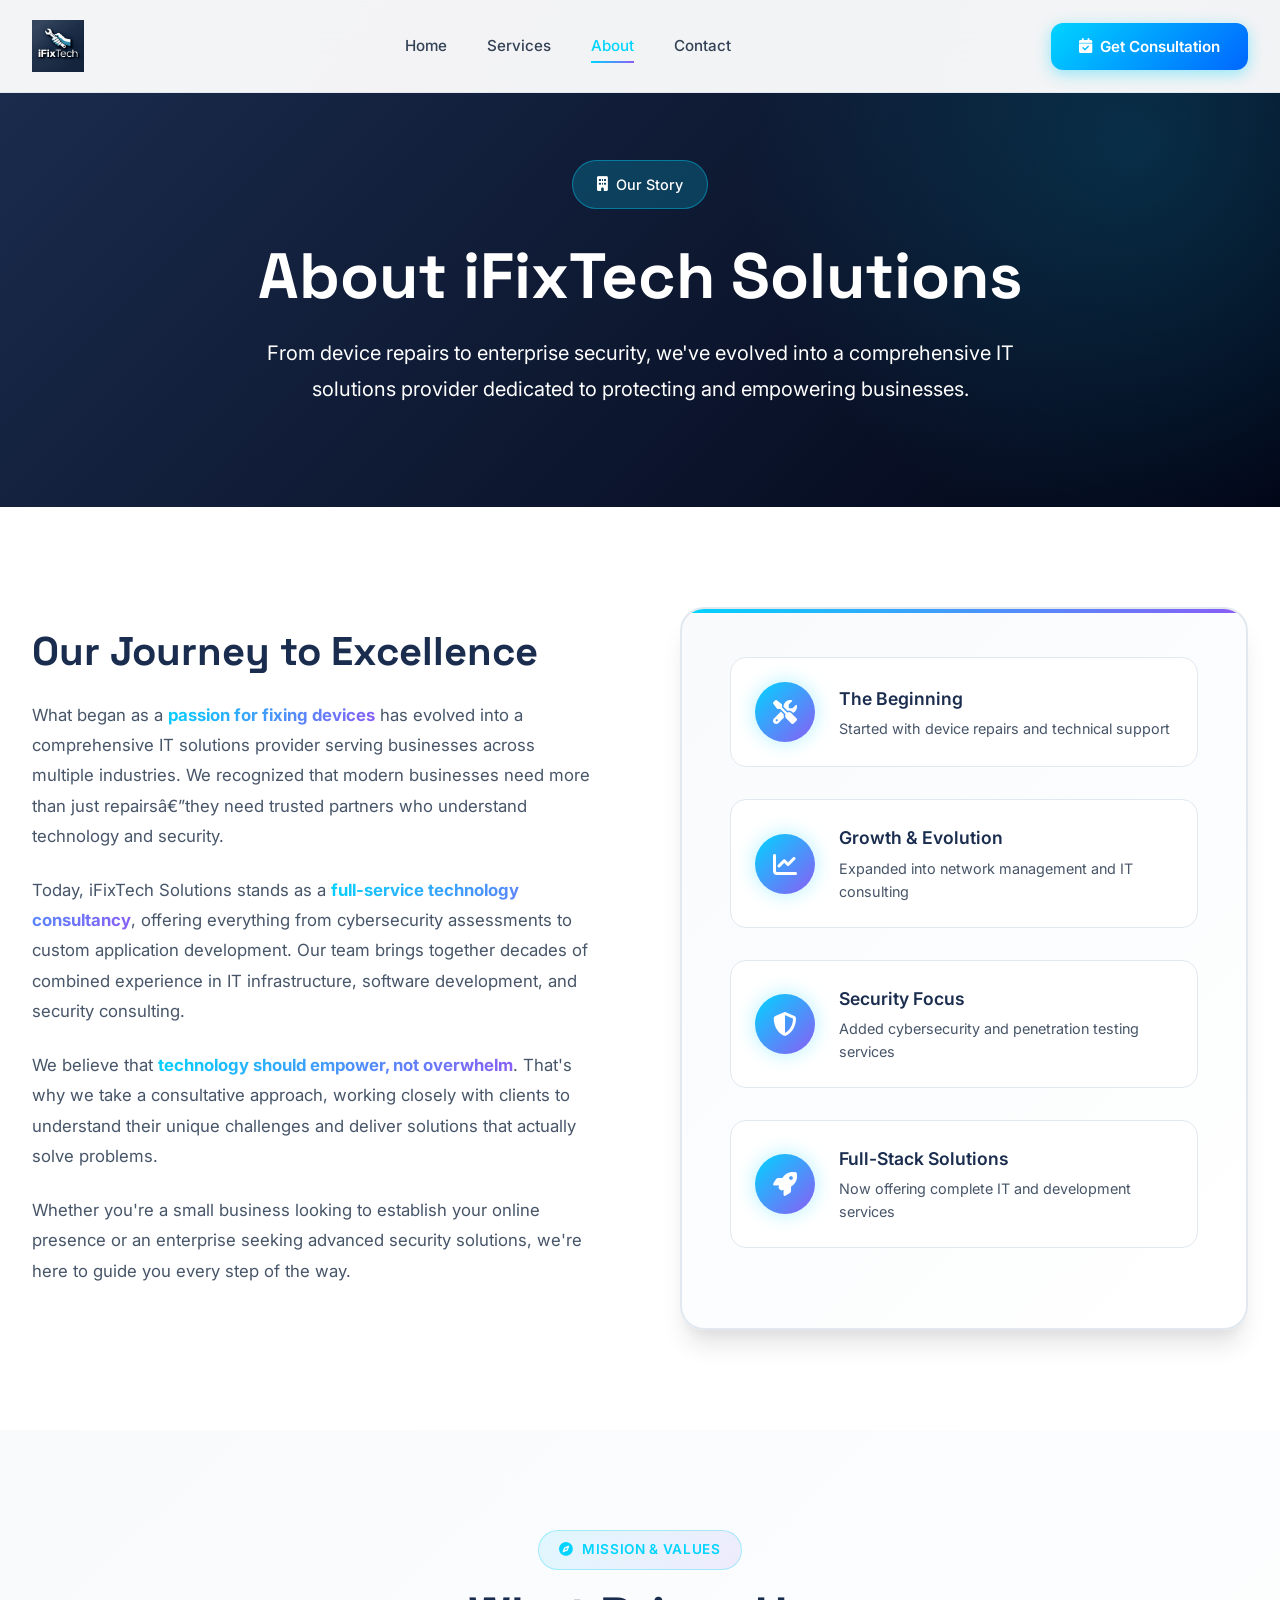
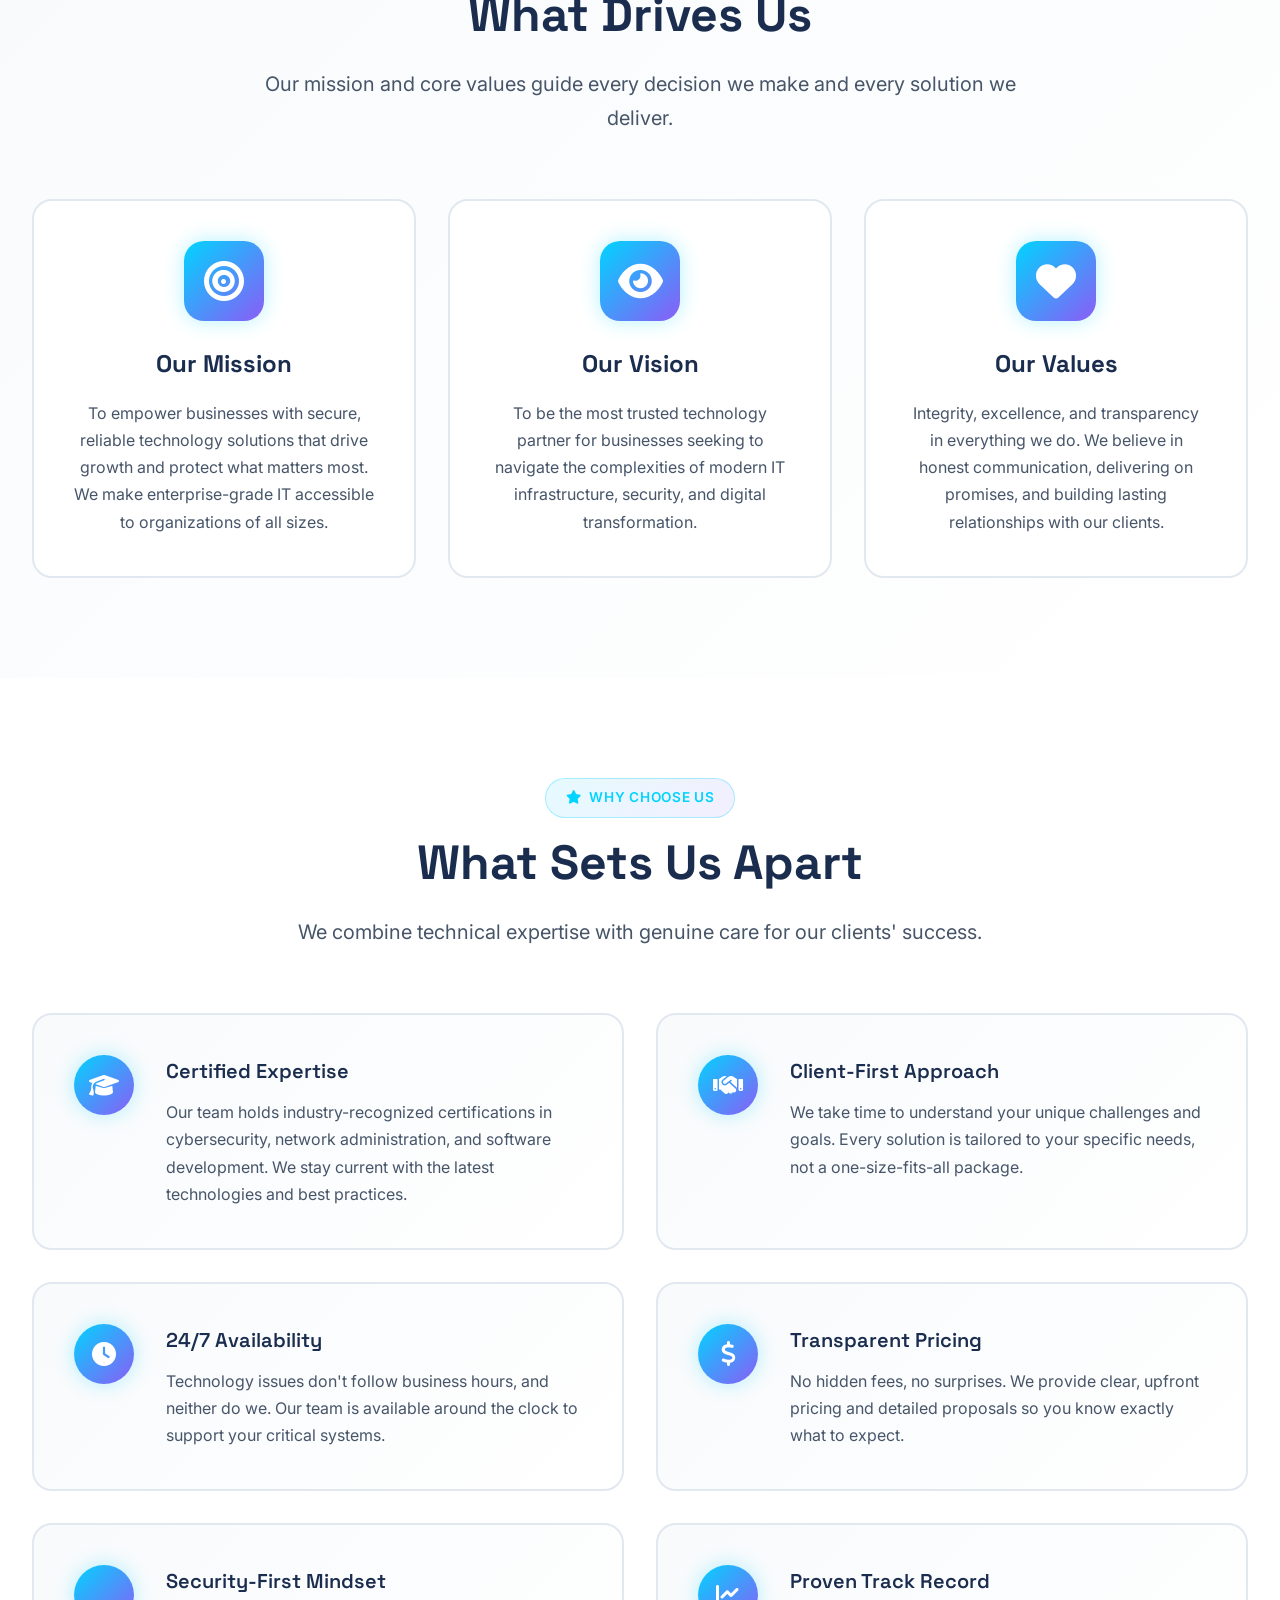
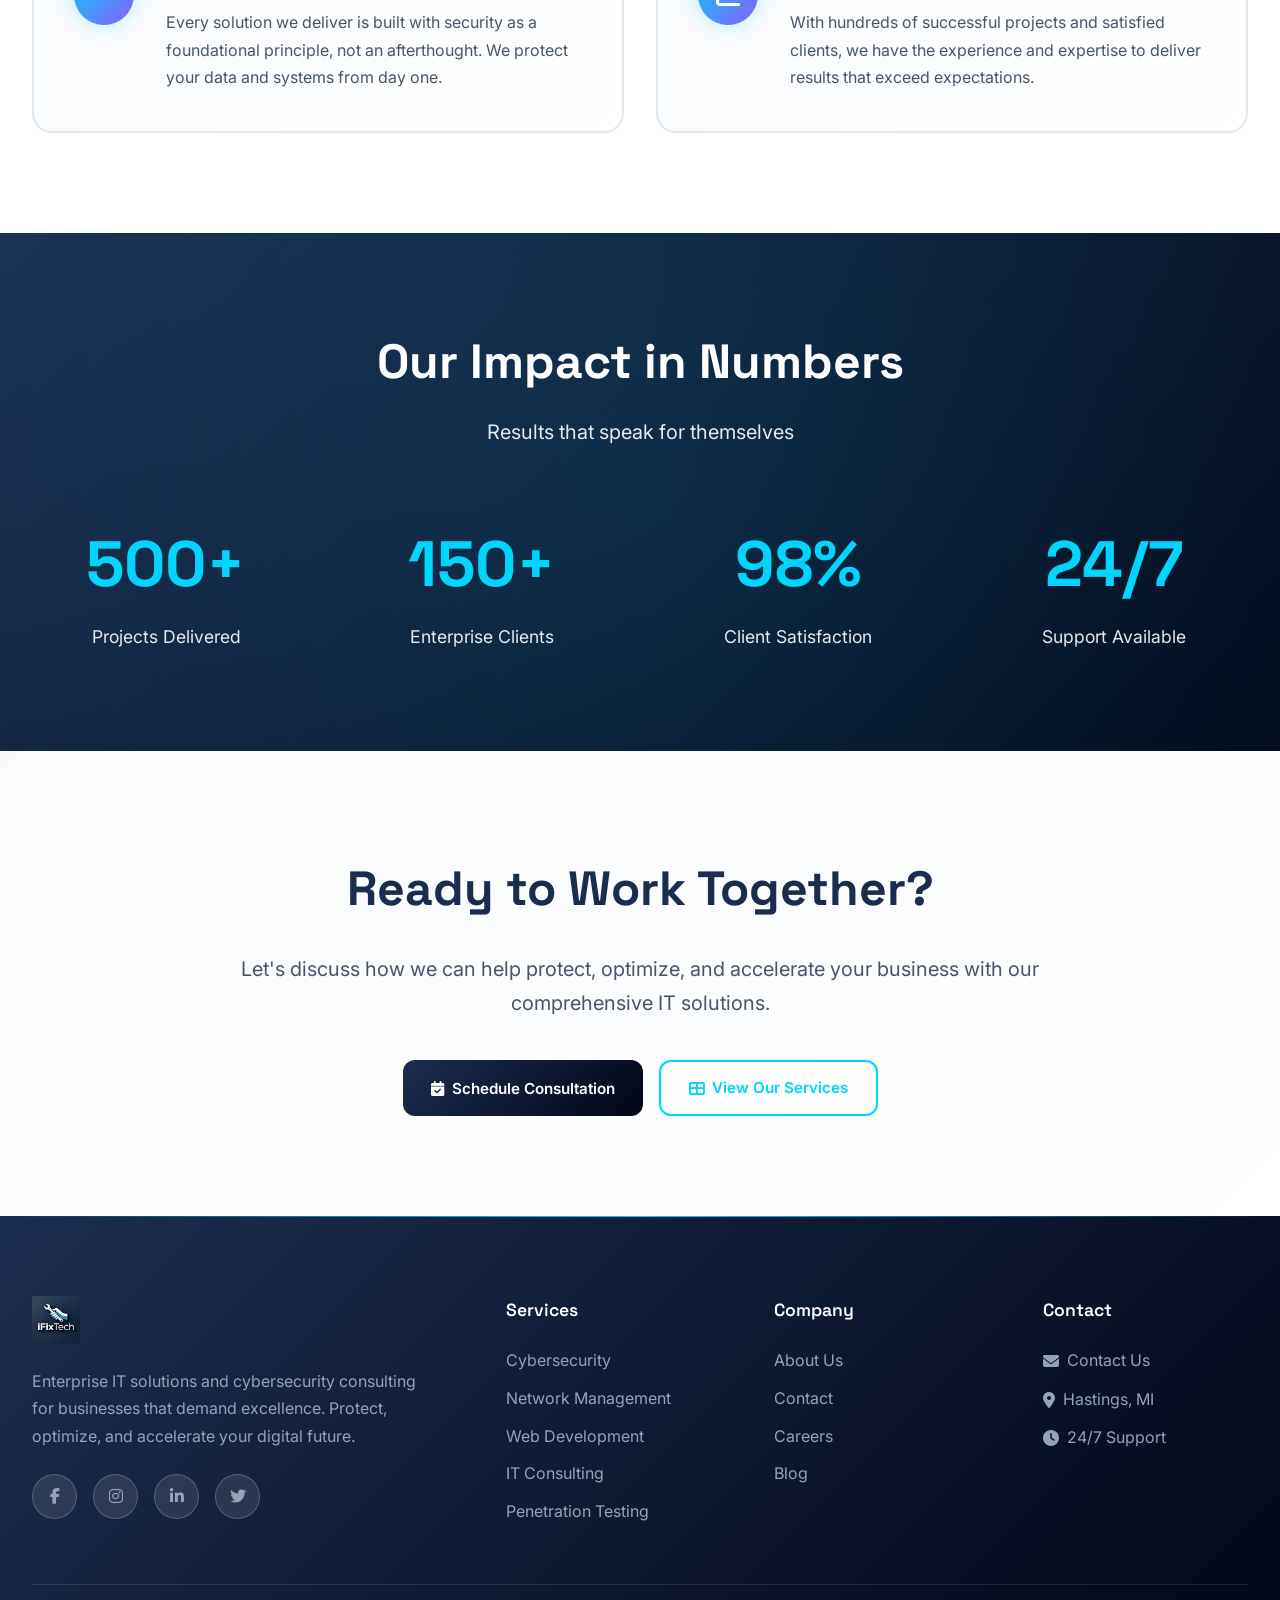
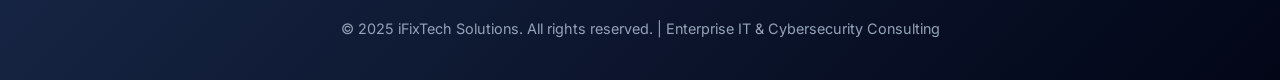
==== commit 287aa51b: "Update branding: add iFixTech logo, match navy color scheme Co-Authored-By: Claude Sonnet 4.6 <norep" ====
--- a/about.html
+++ b/about.html
@@ -1,4 +1,4 @@
-<!DOCTYPE html>
+﻿<!DOCTYPE html>
 <html lang="en">
 <head>
     <meta charset="UTF-8">
@@ -9,7 +9,7 @@
     <style>
         :root {
             /* Professional Color Scheme */
-            --primary-navy: #0A1628;
+            --primary-navy: #1B2D4F;
             --primary-cyan: #00D4FF;
             --primary-purple: #8B5CF6;
             --accent-blue: #0066FF;
@@ -1201,13 +1201,7 @@
         <div class="container">
             <nav class="nav">
                 <a href="index.html" class="logo">
-                    <div class="logo-icon">
-                        <i class="fas fa-shield-halved"></i>
-                    </div>
-                    <div class="logo-text">
-                        <span class="logo-main">iFixTech</span>
-                        <span class="logo-sub">SOLUTIONS</span>
-                    </div>
+                    <img src="logo.webp" alt="iFixTech" style="height:52px;width:auto;object-fit:contain;">
                 </a>
 
                 <ul class="nav-links">
@@ -1256,7 +1250,7 @@
                     <p>
                         What began as a <span class="story-highlight">passion for fixing devices</span> has 
                         evolved into a comprehensive IT solutions provider serving businesses across multiple industries. 
-                        We recognized that modern businesses need more than just repairs—they need trusted partners 
+                        We recognized that modern businesses need more than just repairsâ€”they need trusted partners 
                         who understand technology and security.
                     </p>
                     <p>
@@ -1533,13 +1527,7 @@
             <div class="footer-content">
                 <div class="footer-section">
                     <div class="logo" style="color: white; margin-bottom: 1.5rem;">
-                        <div class="logo-icon">
-                            <i class="fas fa-shield-halved"></i>
-                        </div>
-                        <div class="logo-text">
-                            <span class="logo-main">iFixTech</span>
-                            <span class="logo-sub">SOLUTIONS</span>
-                        </div>
+                        <img src="logo.webp" alt="iFixTech Logo" style="height:48px;width:48px;object-fit:contain;">
                     </div>
                     <p>
                         Enterprise IT solutions and cybersecurity consulting for businesses 
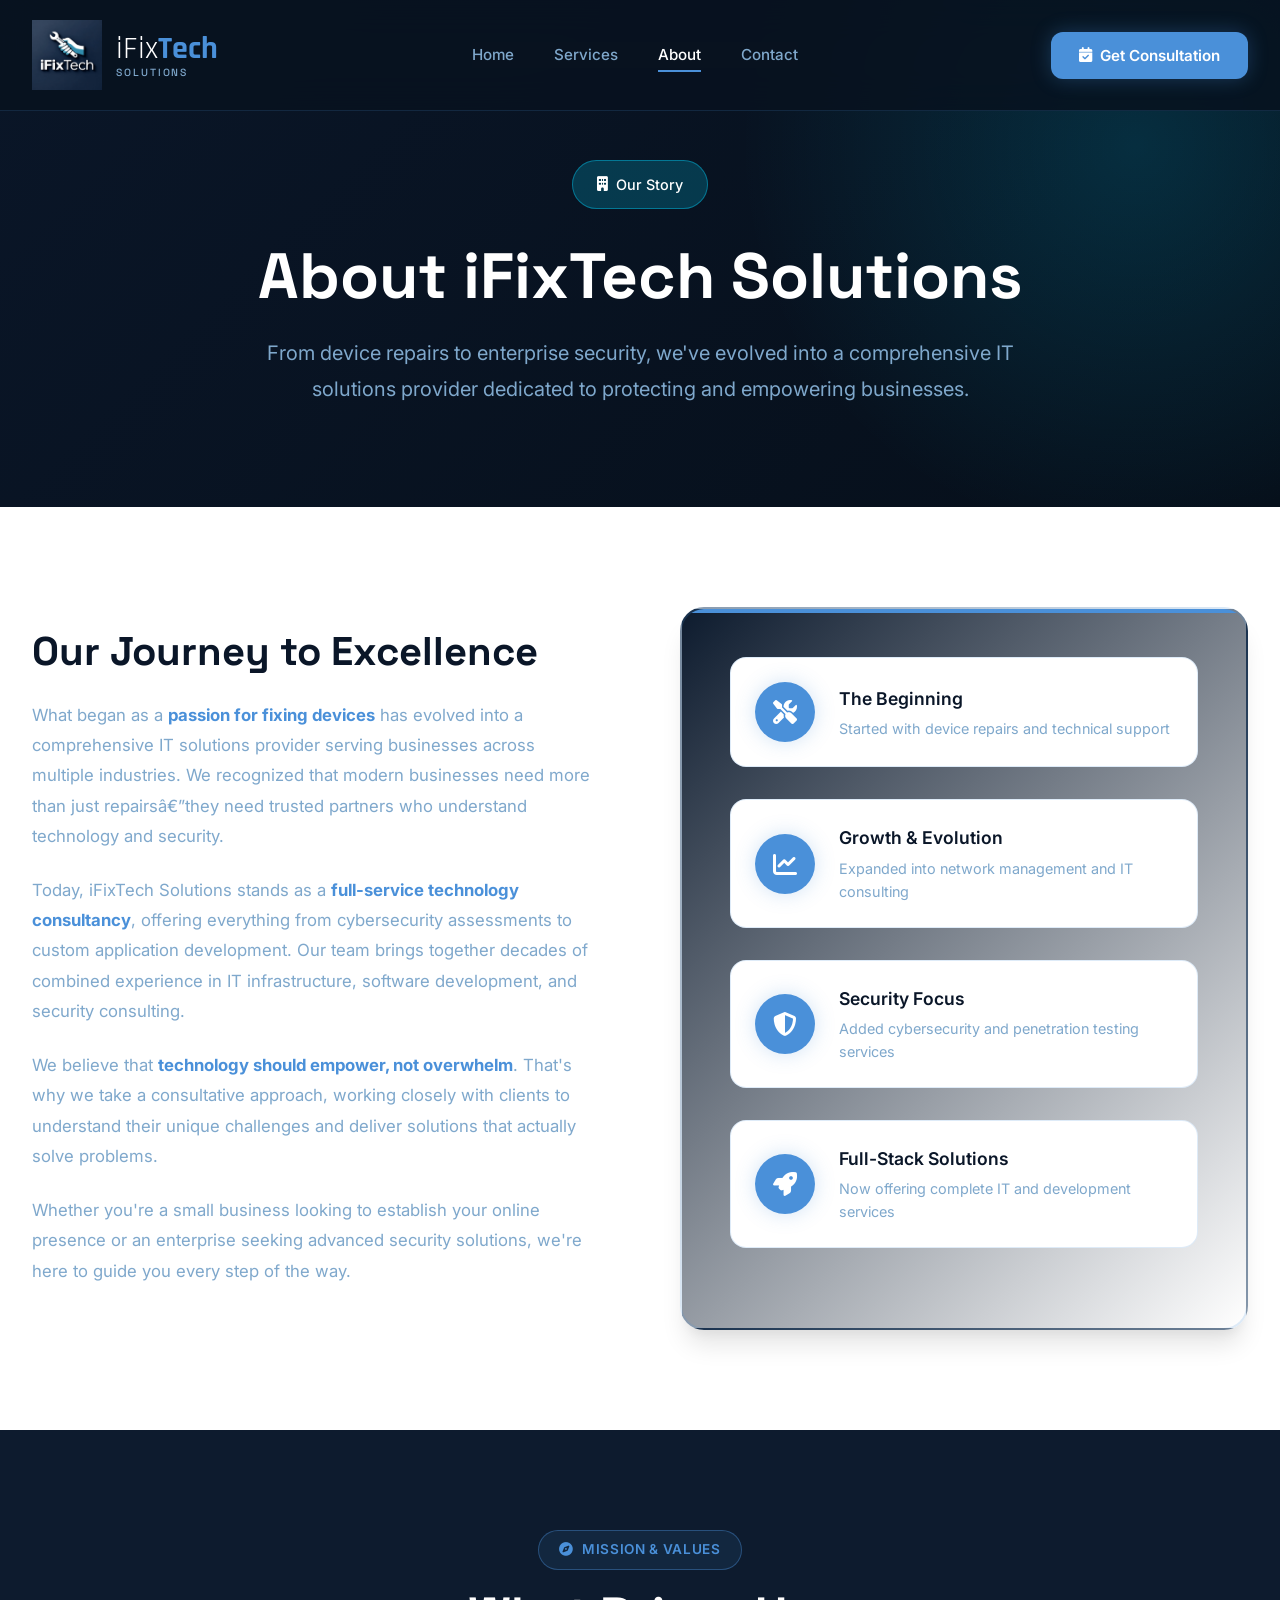
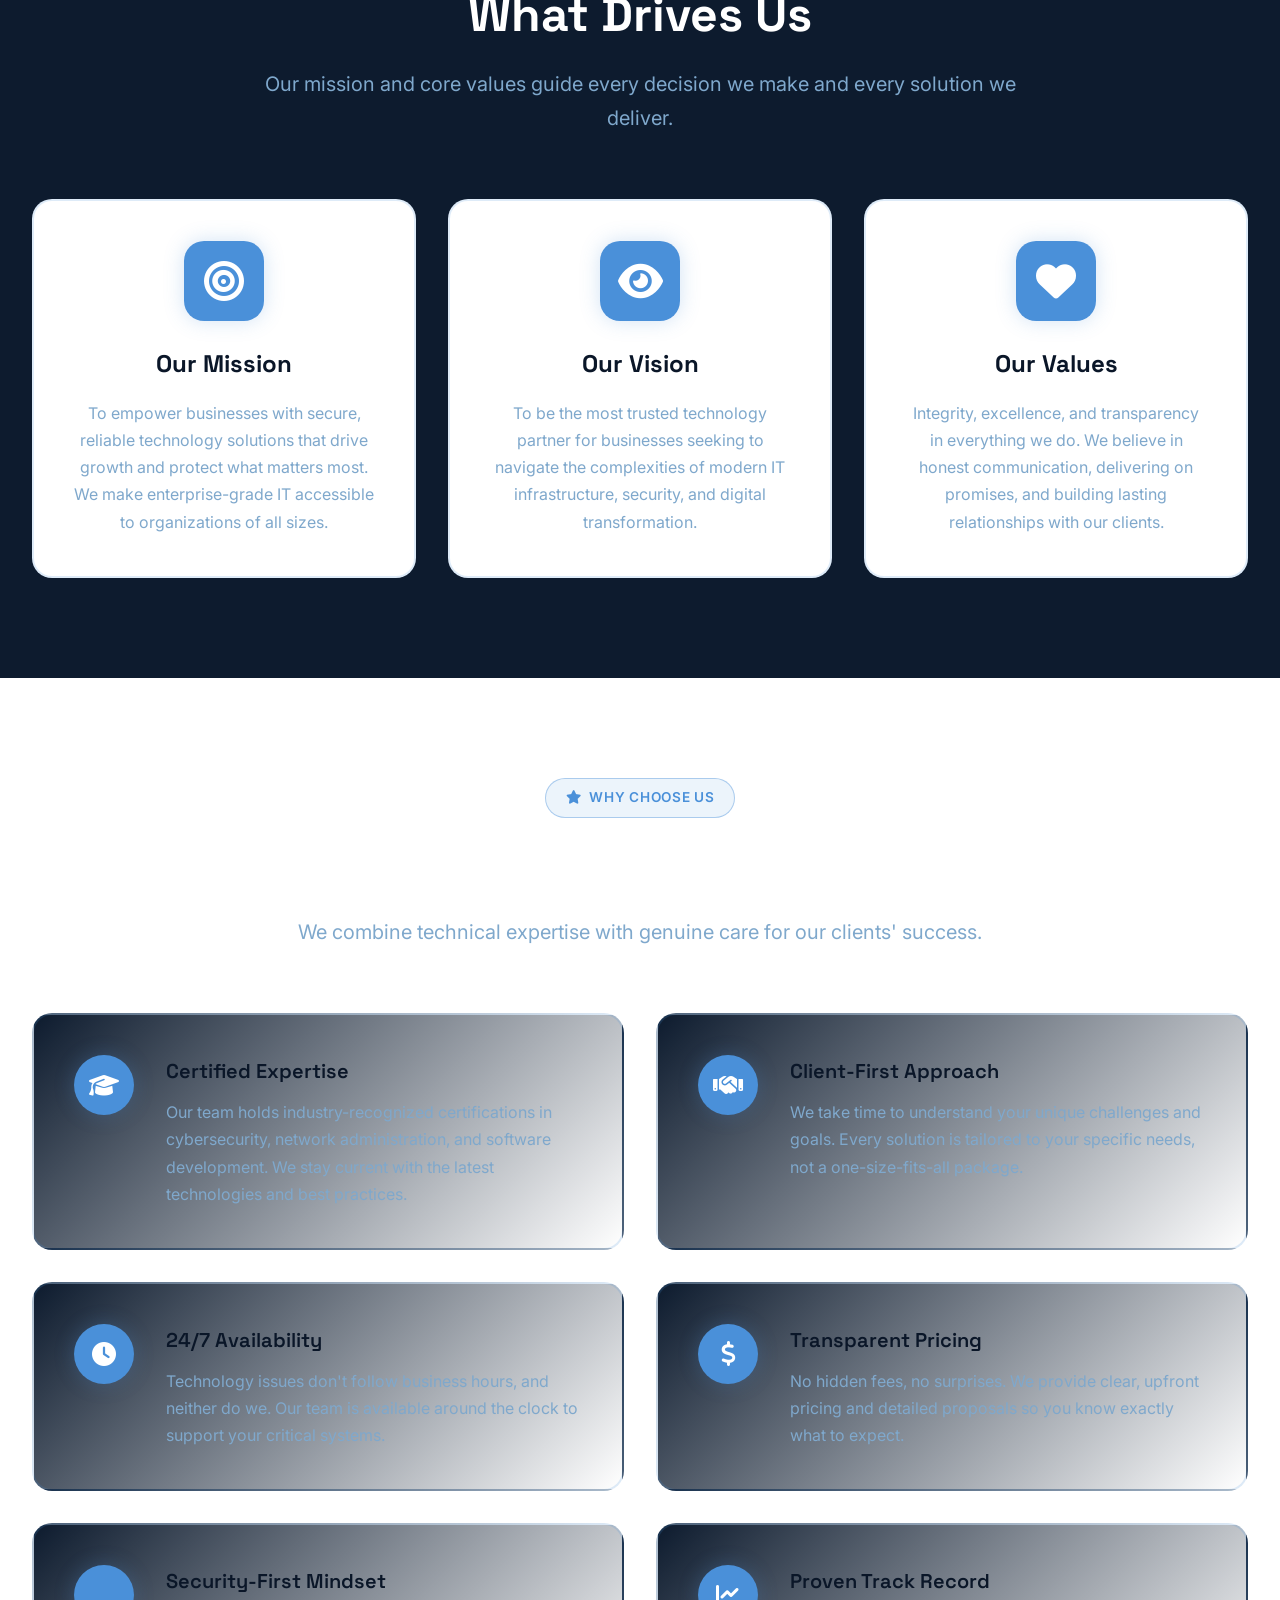
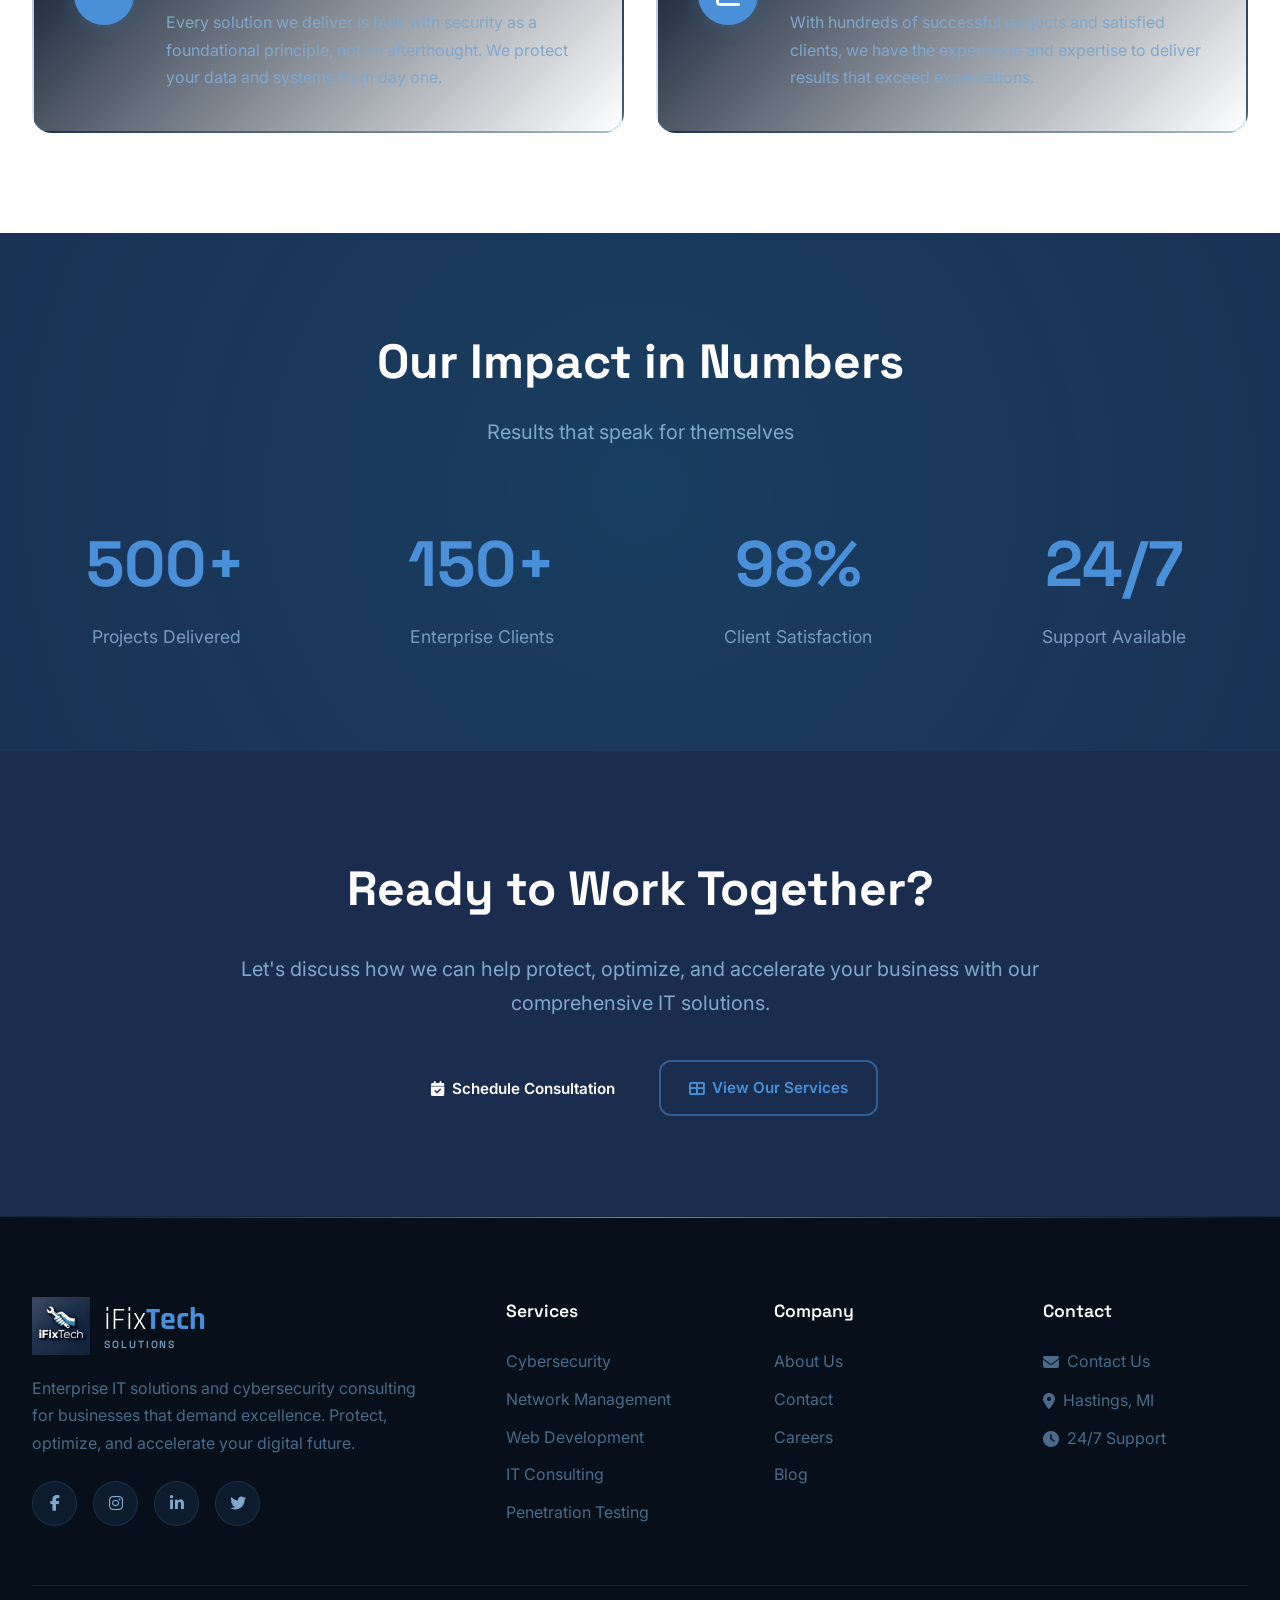
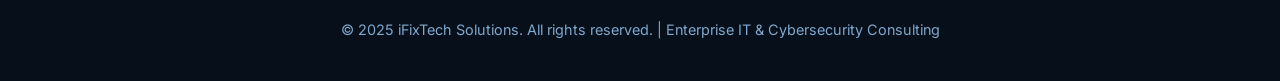
==== commit 1303d903: "Full site revamp: dark navy theme matching iFixTech logo - Complete index.html redesign with dark na" ====
--- a/about.html
+++ b/about.html
@@ -1179,6 +1179,8 @@
             transform: translateY(0);
         }
     </style>
+<link href="https://fonts.googleapis.com/css2?family=Rajdhani:wght@400;500;600;700&display=swap" rel="stylesheet">
+<link rel="stylesheet" href="styles.css">
 </head>
 <body>
     <!-- Grid Background -->
@@ -1200,9 +1202,7 @@
     <header class="header">
         <div class="container">
             <nav class="nav">
-                <a href="index.html" class="logo">
-                    <img src="logo.webp" alt="iFixTech" style="height:52px;width:auto;object-fit:contain;">
-                </a>
+                <a href="index.html" class="logo"><img src="logo.webp" alt="iFixTech" class="logo-img"><div class="logo-text"><div class="logo-name"><span class="logo-ifix">iFix</span><span class="logo-tech">Tech</span></div><div class="logo-sub">Solutions</div></div></a>
 
                 <ul class="nav-links">
                     <li><a href="index.html">Home</a></li>
@@ -1526,9 +1526,7 @@
         <div class="container">
             <div class="footer-content">
                 <div class="footer-section">
-                    <div class="logo" style="color: white; margin-bottom: 1.5rem;">
-                        <img src="logo.webp" alt="iFixTech Logo" style="height:48px;width:48px;object-fit:contain;">
-                    </div>
+                    <a href="index.html" class="logo" style="margin-bottom:1.25rem;"><img src="logo.webp" alt="iFixTech" class="logo-img" style="height:58px;"><div class="logo-text"><div class="logo-name"><span class="logo-ifix">iFix</span><span class="logo-tech">Tech</span></div><div class="logo-sub">Solutions</div></div></a>
                     <p>
                         Enterprise IT solutions and cybersecurity consulting for businesses 
                         that demand excellence. Protect, optimize, and accelerate your digital future.
--- a/styles.css
+++ b/styles.css
@@ -0,0 +1,277 @@
+/* iFixTech — shared dark theme overrides (linked after page inline styles) */
+:root {
+    --primary-navy: #0A1628;
+    --bg-page:    #08121F;
+    --bg-surface: #0D1B2E;
+    --bg-card:    #112236;
+    --bg-raised:  #1B2D4F;
+    --accent:     #4A90D9;
+    --accent-lt:  #6BAED6;
+    --accent-glow:rgba(74,144,217,0.22);
+    --border:     rgba(74,144,217,0.18);
+    --border-h:   rgba(74,144,217,0.5);
+    --text-pri:   #FFFFFF;
+    --text-sec:   #7FA8CC;
+    --text-mut:   #4A6B8A;
+    --success:    #34D399;
+    /* Legacy variable compatibility */
+    --primary-cyan:   #4A90D9;
+    --primary-purple: #4A90D9;
+    --accent-blue:    #4A90D9;
+    --dark-bg:    #0D1B2E;
+    --darker-bg:  #060F1A;
+    --light:      #FFFFFF;
+    --gray-50:    #0D1B2E;
+    --gray-100:   #112236;
+    --gray-200:   rgba(74,144,217,0.18);
+    --gray-300:   rgba(74,144,217,0.25);
+    --gray-400:   #4A6B8A;
+    --gray-600:   #7FA8CC;
+    --gray-700:   #8FA8C8;
+    --gray-800:   #C8DDF0;
+    --gray-900:   #0D1B2E;
+    --shadow-glow:0 0 20px rgba(74,144,217,0.25);
+    --font-disp:  'Rajdhani', sans-serif;
+    --font-body:  'Inter', sans-serif;
+    color-scheme: dark;
+}
+
+*, *::before, *::after { box-sizing: border-box; }
+
+body {
+    font-family: 'Inter', sans-serif;
+    background: var(--bg-page) !important;
+    color: #FFFFFF;
+    overflow-x: hidden;
+}
+
+/* ── GRID BG (disable old one, add dark version) ── */
+.grid-background {
+    background:
+        linear-gradient(rgba(74,144,217,0.04) 1px, transparent 1px),
+        linear-gradient(90deg, rgba(74,144,217,0.04) 1px, transparent 1px) !important;
+    background-size: 48px 48px !important;
+}
+
+/* ── FLOATING ICONS ── */
+.floating-icon { color: #4A90D9 !important; }
+
+/* ── HEADER ── */
+.header {
+    background: rgba(8,18,31,0.85) !important;
+    backdrop-filter: blur(18px) !important;
+    border-bottom: 1px solid var(--border) !important;
+}
+.header.scrolled { background: rgba(8,18,31,0.97) !important; }
+
+/* ── LOGO ── */
+.logo { color: #FFFFFF; text-decoration: none; display: flex; align-items: center; gap: 0.9rem; transition: opacity 0.2s; }
+.logo:hover { opacity: 0.88; transform: none !important; }
+.logo-img { height: 70px; width: auto; flex-shrink: 0; object-fit: contain; }
+.logo-text { display: flex; flex-direction: column; line-height: 1.15; }
+.logo-name { font-family: 'Rajdhani', sans-serif; font-size: 2rem; }
+.logo-ifix { font-weight: 400; color: #FFFFFF; }
+.logo-tech { font-weight: 700; color: #4A90D9; }
+.logo-sub  { font-size: 0.65rem; letter-spacing: 0.18em; text-transform: uppercase; color: #7FA8CC; }
+/* Hide old logo-icon (the square with shield/check) */
+.logo-icon { display: none !important; }
+/* Hide old logo-main / logo-sub text spans rendered beside the new img+text */
+.logo > .logo-text > .logo-main { display: none; }
+
+/* ── NAV LINKS ── */
+.nav-links a { color: #7FA8CC !important; }
+.nav-links a:hover, .nav-links a.active { color: #FFFFFF !important; }
+.nav-links a::after { background: #4A90D9 !important; }
+/* Mobile */
+.nav-links { background: #08121F; }
+
+/* ── BUTTONS ── */
+.btn-primary {
+    background: #4A90D9 !important;
+    color: #fff !important;
+    box-shadow: 0 0 20px rgba(74,144,217,0.3) !important;
+    border-color: transparent !important;
+}
+.btn-primary:hover { background: #6BAED6 !important; box-shadow: 0 0 30px rgba(74,144,217,0.45) !important; }
+.btn-outline { color: #4A90D9 !important; border-color: rgba(74,144,217,0.5) !important; background: transparent !important; }
+.btn-outline:hover { background: rgba(74,144,217,0.12) !important; color: #fff !important; }
+.btn-dark { background: #1B2D4F !important; }
+.btn-white { background: #fff; color: #0A1628 !important; }
+.btn-white:hover { background: rgba(255,255,255,0.12) !important; color: #fff !important; }
+.mobile-menu { color: #7FA8CC !important; background: none !important; border: none !important; }
+
+/* ── HERO ── */
+.hero {
+    background: var(--bg-surface) !important;
+}
+.hero-badge {
+    background: rgba(74,144,217,0.12) !important;
+    border-color: rgba(74,144,217,0.4) !important;
+    color: #6BAED6 !important;
+}
+.hero-title { color: #FFFFFF !important; }
+.hero-title .gradient-text,
+.hero-title span {
+    background: linear-gradient(135deg, #4A90D9, #6BAED6) !important;
+    -webkit-background-clip: text !important;
+    -webkit-text-fill-color: transparent !important;
+    background-clip: text !important;
+}
+.hero-subtitle { color: #7FA8CC !important; }
+.stat-number { color: #4A90D9 !important; background: none !important; -webkit-text-fill-color: #4A90D9 !important; }
+.stat-label { color: #7FA8CC !important; }
+.hero-card {
+    background: var(--bg-card) !important;
+    border-color: var(--border) !important;
+    box-shadow: 0 0 60px rgba(74,144,217,0.08) !important;
+}
+.hero-card::before { background: linear-gradient(90deg, #4A90D9, #6BAED6) !important; }
+.hero-card h3 { color: #FFFFFF !important; }
+.hero-card p  { color: #7FA8CC !important; }
+.security-icon { background: rgba(74,144,217,0.15) !important; border: 1px solid rgba(74,144,217,0.3); color: #4A90D9 !important; box-shadow: none !important; }
+.feature-list li { color: #7FA8CC !important; }
+.feature-list li i { color: #34D399 !important; }
+
+/* ── SECTIONS ── */
+.section-badge { background: rgba(74,144,217,0.1) !important; border-color: rgba(74,144,217,0.4) !important; color: #4A90D9 !important; }
+.section-title { color: #FFFFFF !important; }
+.section-subtitle, .section-sub { color: #7FA8CC !important; }
+.services-section, .stats-section, .testimonials-section { background: var(--bg-page) !important; }
+.process-section { background: var(--bg-surface) !important; }
+
+/* ── SERVICE CARDS ── */
+.service-card {
+    background: var(--bg-card) !important;
+    border-color: var(--border) !important;
+}
+.service-card:hover { border-color: rgba(74,144,217,0.5) !important; box-shadow: 0 12px 40px rgba(74,144,217,0.12) !important; }
+.service-card::before { background: linear-gradient(135deg, rgba(74,144,217,0.08), rgba(74,144,217,0.04)) !important; }
+.service-icon { background: rgba(74,144,217,0.15) !important; box-shadow: none !important; color: #4A90D9 !important; border: 1px solid rgba(74,144,217,0.3); }
+.service-title { color: #FFFFFF !important; }
+.service-description { color: #7FA8CC !important; }
+.service-features li { color: #7FA8CC !important; }
+.service-features li i { color: #4A90D9 !important; }
+.service-link { color: #4A90D9 !important; }
+
+/* ── PROCESS ── */
+.process-step { background: var(--bg-card) !important; border: 1px solid var(--border) !important; border-radius: 14px; padding: 2rem 1.5rem; }
+.process-step:hover { border-color: rgba(74,144,217,0.5) !important; }
+.process-number { background: linear-gradient(135deg, #4A90D9, #6BAED6) !important; box-shadow: none !important; }
+.process-step h3 { color: #FFFFFF !important; }
+.process-step p  { color: #7FA8CC !important; }
+
+/* ── STATS ── */
+.stats-section { background: #1B2D4F !important; }
+.stat-card { background: rgba(255,255,255,0.02) !important; border-color: var(--border) !important; }
+.stat-card:hover { border-color: rgba(74,144,217,0.5) !important; box-shadow: none !important; }
+.stat-card .stat-number { color: #4A90D9 !important; -webkit-text-fill-color: #4A90D9 !important; background: none !important; }
+.stat-card .stat-label { color: #7FA8CC !important; }
+
+/* ── TESTIMONIALS ── */
+.testimonial-card { background: var(--bg-card) !important; border-color: var(--border) !important; }
+.testimonial-card:hover { border-color: rgba(74,144,217,0.5) !important; }
+.testimonial-card::before { color: #4A90D9 !important; opacity: 0.3 !important; }
+.testimonial-text { color: #7FA8CC !important; }
+.author-info h4 { color: #FFFFFF !important; }
+.author-info p  { color: #4A6B8A !important; }
+.author-avatar { background: linear-gradient(135deg, #4A90D9, #6BAED6) !important; }
+
+/* ── CTA SECTION ── */
+.cta-section { background: #1B2D4F !important; }
+.cta-section::before { background: radial-gradient(circle, rgba(74,144,217,0.15) 0%, transparent 65%) !important; }
+.cta-title { color: #FFFFFF !important; }
+.cta-subtitle { color: #7FA8CC !important; opacity: 1 !important; }
+
+/* ── FOOTER ── */
+.footer { background: #060F1A !important; border-top: 1px solid var(--border); }
+.footer::before { background: linear-gradient(90deg, transparent, #4A90D9, transparent) !important; }
+.footer-section h4, .footer-col h4 { color: #FFFFFF !important; }
+.footer-section p { color: #4A6B8A !important; }
+.footer-links a { color: #4A6B8A !important; }
+.footer-links a:hover { color: #6BAED6 !important; }
+.social-links a, .social-row a {
+    background: rgba(74,144,217,0.1) !important;
+    border-color: var(--border) !important;
+    color: #7FA8CC !important;
+}
+.social-links a:hover, .social-row a:hover { background: #4A90D9 !important; color: #fff !important; border-color: #4A90D9 !important; }
+.footer-bottom { border-top-color: var(--border) !important; color: #4A6B8A !important; }
+
+/* ── MODAL ── */
+.modal { background: rgba(4,10,20,0.92) !important; }
+.modal-content, .modal-box { background: var(--bg-card) !important; border: 1px solid var(--border) !important; }
+.modal-content::before, .modal-box::before { background: linear-gradient(90deg, #4A90D9, #6BAED6) !important; }
+.modal-header { border-bottom-color: var(--border) !important; }
+.modal-title { color: #FFFFFF !important; }
+.modal-subtitle, .modal-sub { color: #7FA8CC !important; }
+.modal-close { background: #1B2D4F !important; border-color: var(--border) !important; color: #7FA8CC !important; }
+.modal-close:hover { background: #EF4444 !important; color: #fff !important; }
+.form-label { color: #7FA8CC !important; }
+.form-input, .form-select, .form-textarea {
+    background: #1B2D4F !important;
+    border-color: var(--border) !important;
+    color: #FFFFFF !important;
+}
+.form-input:focus, .form-select:focus, .form-textarea:focus {
+    border-color: #4A90D9 !important;
+    box-shadow: 0 0 0 3px rgba(74,144,217,0.2) !important;
+    outline: none !important;
+}
+.form-input::placeholder, .form-textarea::placeholder { color: #4A6B8A !important; }
+.form-select option { background: #112236; }
+.form-submit { background: #4A90D9 !important; }
+.form-submit:hover { background: #6BAED6 !important; }
+
+/* ── PAGE HERO SECTIONS (inner pages) ── */
+.page-hero, .about-hero, .services-hero, .contact-hero, .pricing-hero, .cyber-hero, .network-hero, .dev-hero, .fullstack-hero, .consulting-hero, .web-hero {
+    background: var(--bg-surface) !important;
+}
+.page-hero h1, .hero-title { color: #FFFFFF !important; }
+
+/* ── INNER CONTENT CARDS ── */
+.value-card, .team-card, .contact-card, .pricing-card, .process-card, .faq-item, .about-card {
+    background: var(--bg-card) !important;
+    border-color: var(--border) !important;
+    color: #FFFFFF !important;
+}
+.value-card:hover, .team-card:hover, .contact-card:hover, .pricing-card:hover {
+    border-color: rgba(74,144,217,0.5) !important;
+    box-shadow: 0 12px 40px rgba(74,144,217,0.12) !important;
+}
+.value-card h3, .team-card h3, .contact-card h3, .about-card h3 { color: #FFFFFF !important; }
+.value-card p,  .team-card p,  .contact-card p,  .about-card p  { color: #7FA8CC !important; }
+.value-icon, .team-icon, .contact-icon { background: rgba(74,144,217,0.15) !important; color: #4A90D9 !important; box-shadow: none !important; border: 1px solid rgba(74,144,217,0.3); }
+
+/* White body sections between dark ones */
+.about-section, .team-section, .values-section, .contact-section, .faq-section, .why-section, .approach-section, .tech-section {
+    background: var(--bg-page) !important;
+}
+.mission-section, .impact-section, .vision-section { background: var(--bg-surface) !important; }
+
+/* Text colors across all pages */
+h1, h2, h3, h4, h5, h6 { color: #FFFFFF; }
+p { color: #7FA8CC; }
+.text-muted, .subtitle { color: #7FA8CC !important; }
+
+/* Pricing cards */
+.pricing-card { background: var(--bg-card) !important; border-color: var(--border) !important; }
+.pricing-card.featured, .pricing-card.popular { background: #1B2D4F !important; border-color: rgba(74,144,217,0.5) !important; }
+.price-amount { color: #4A90D9 !important; }
+.pricing-feature i { color: #34D399 !important; }
+
+/* FAQ */
+.faq-question { color: #FFFFFF !important; }
+.faq-answer   { color: #7FA8CC !important; }
+.faq-item { background: var(--bg-card) !important; border-color: var(--border) !important; }
+
+/* contact page inputs already covered above */
+
+/* Links */
+a { color: #4A90D9; }
+a:hover { color: #6BAED6; }
+
+/* Responsive logo */
+@media (max-width: 768px) {
+    .logo-img  { height: 54px !important; }
+    .logo-name { font-size: 1.6rem !important; }
+}
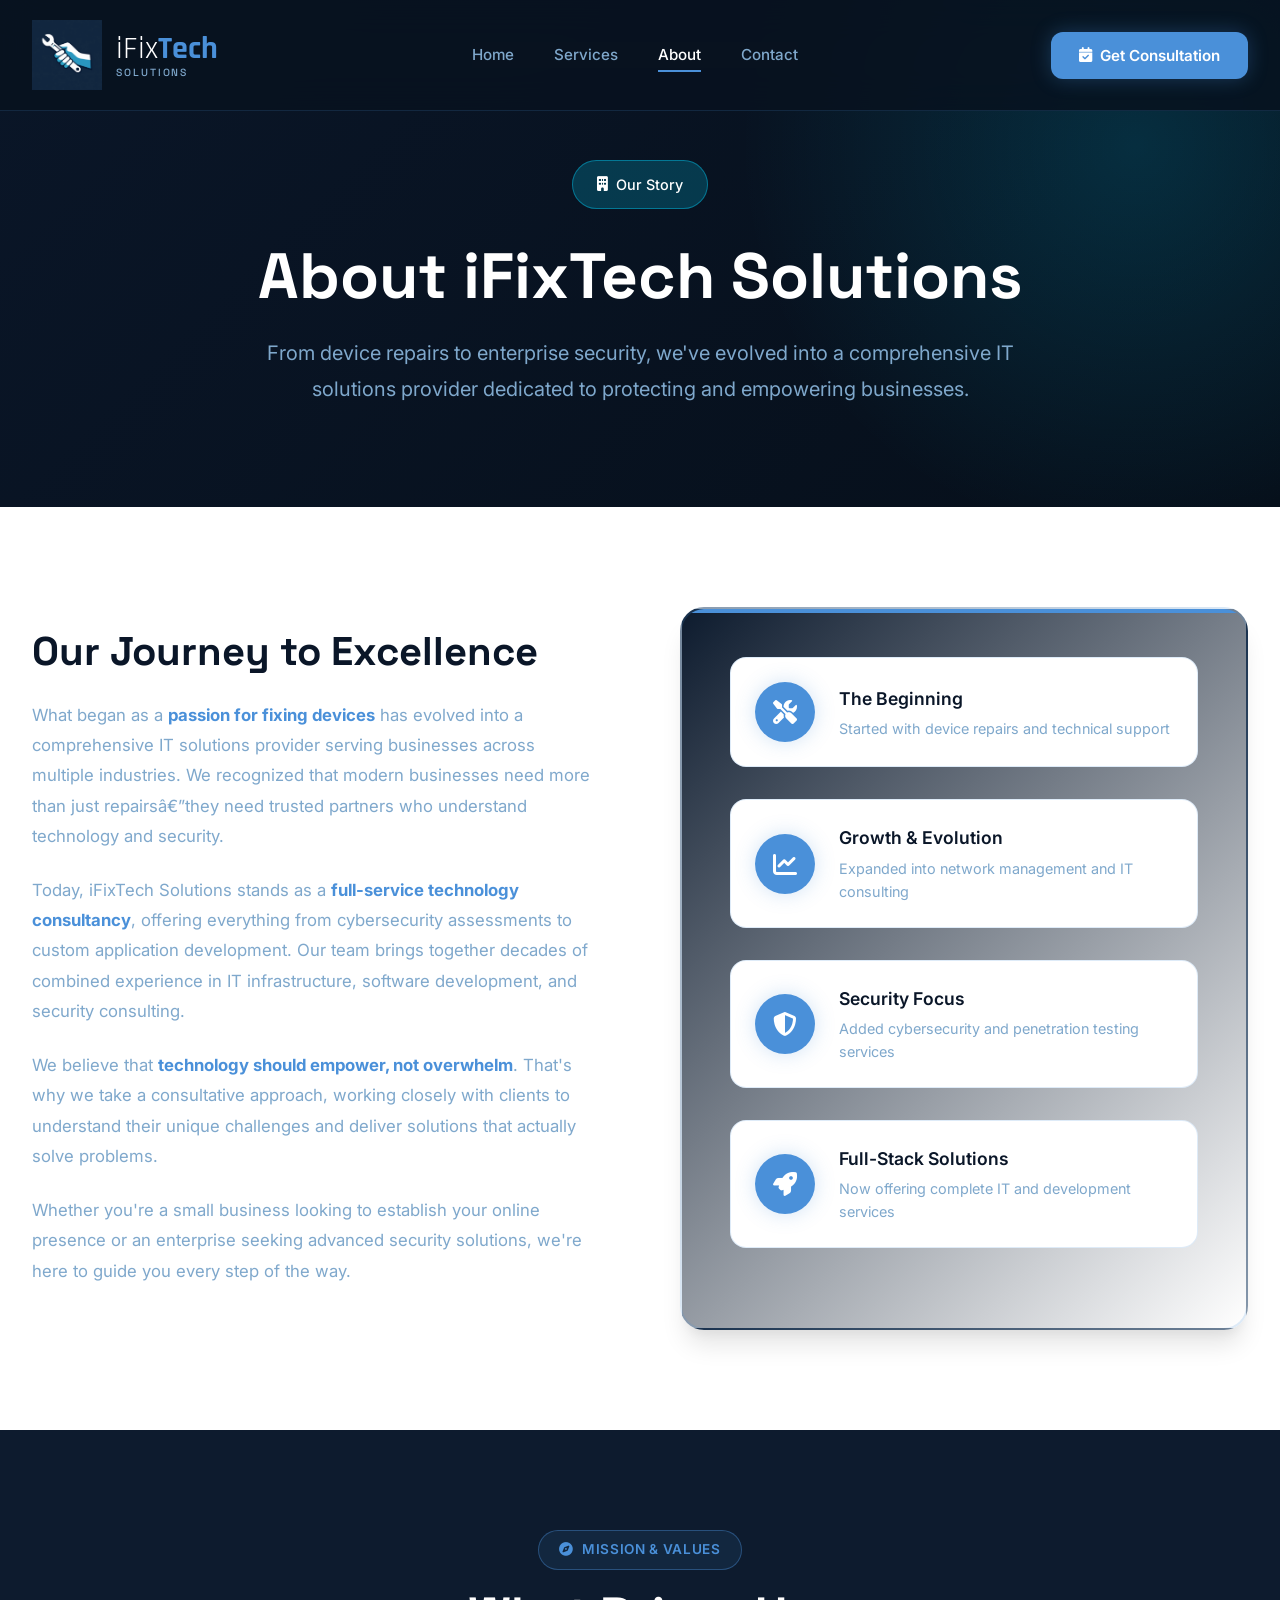
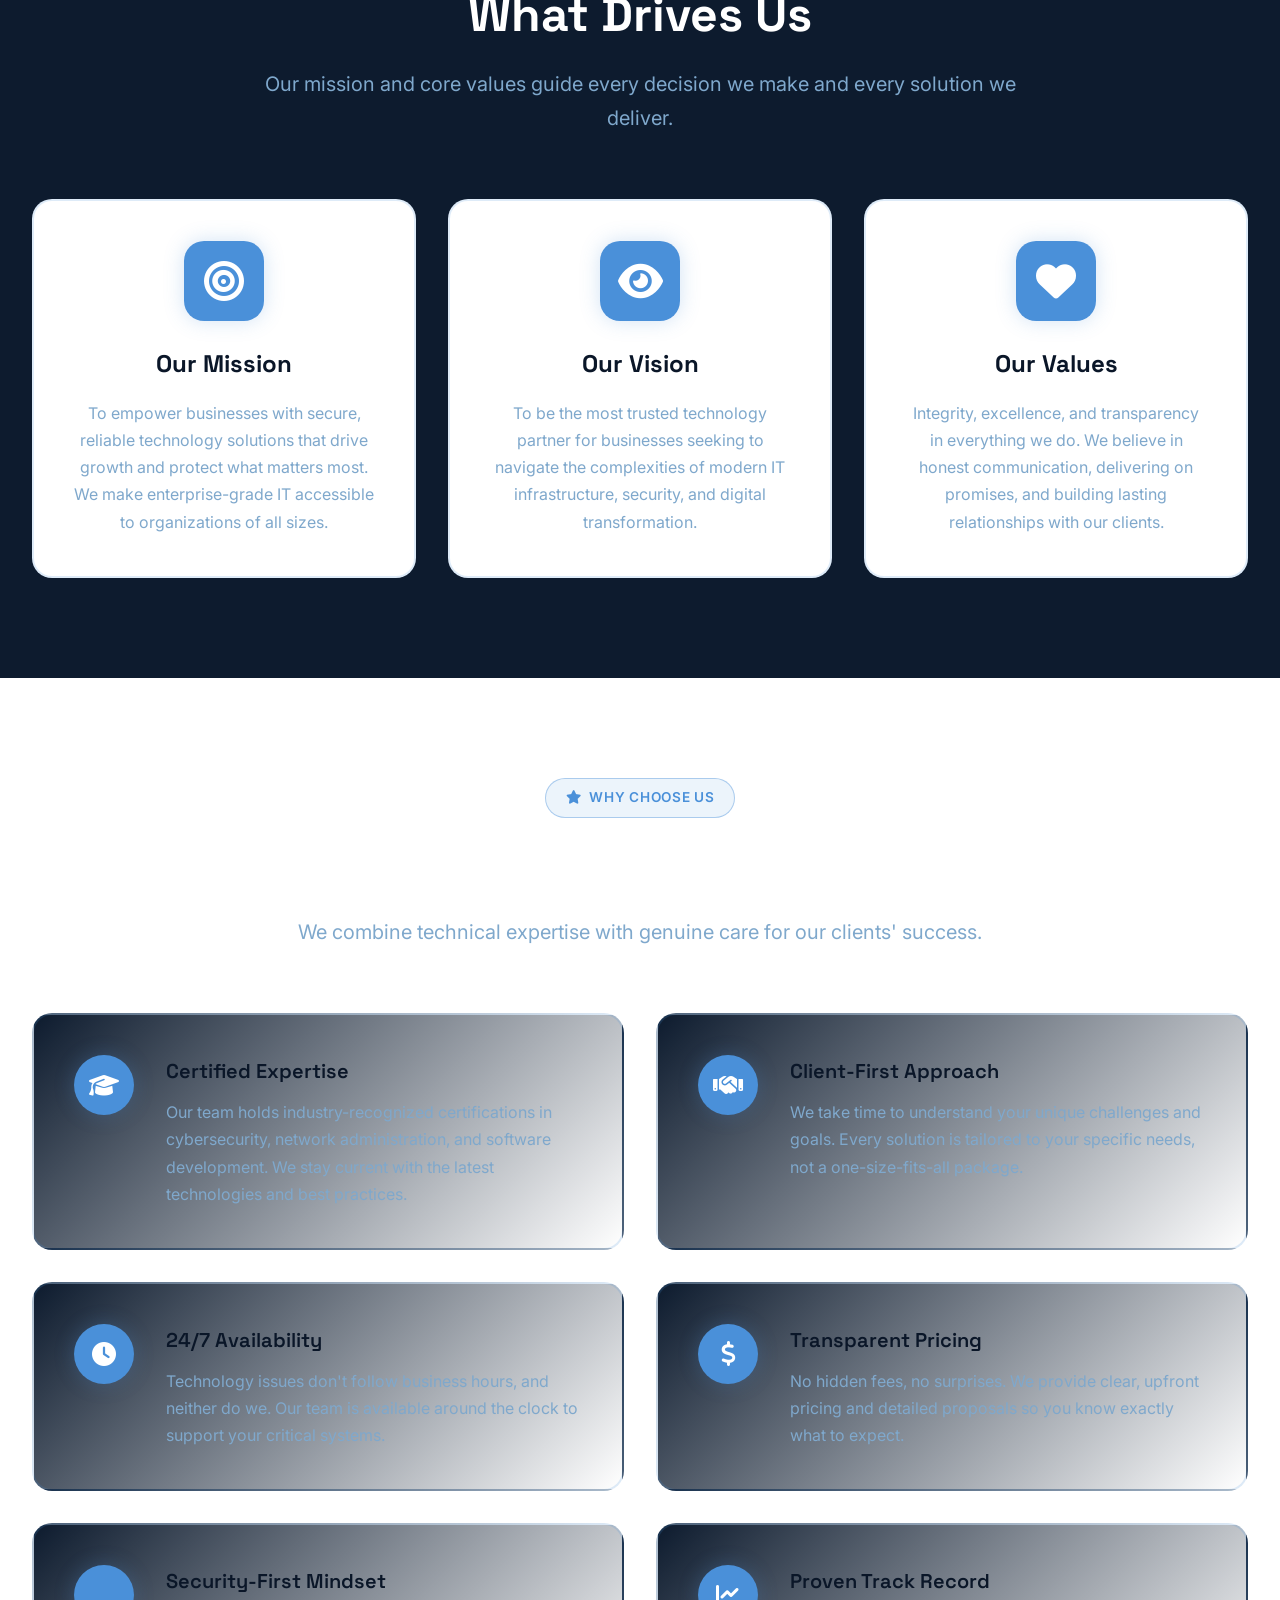
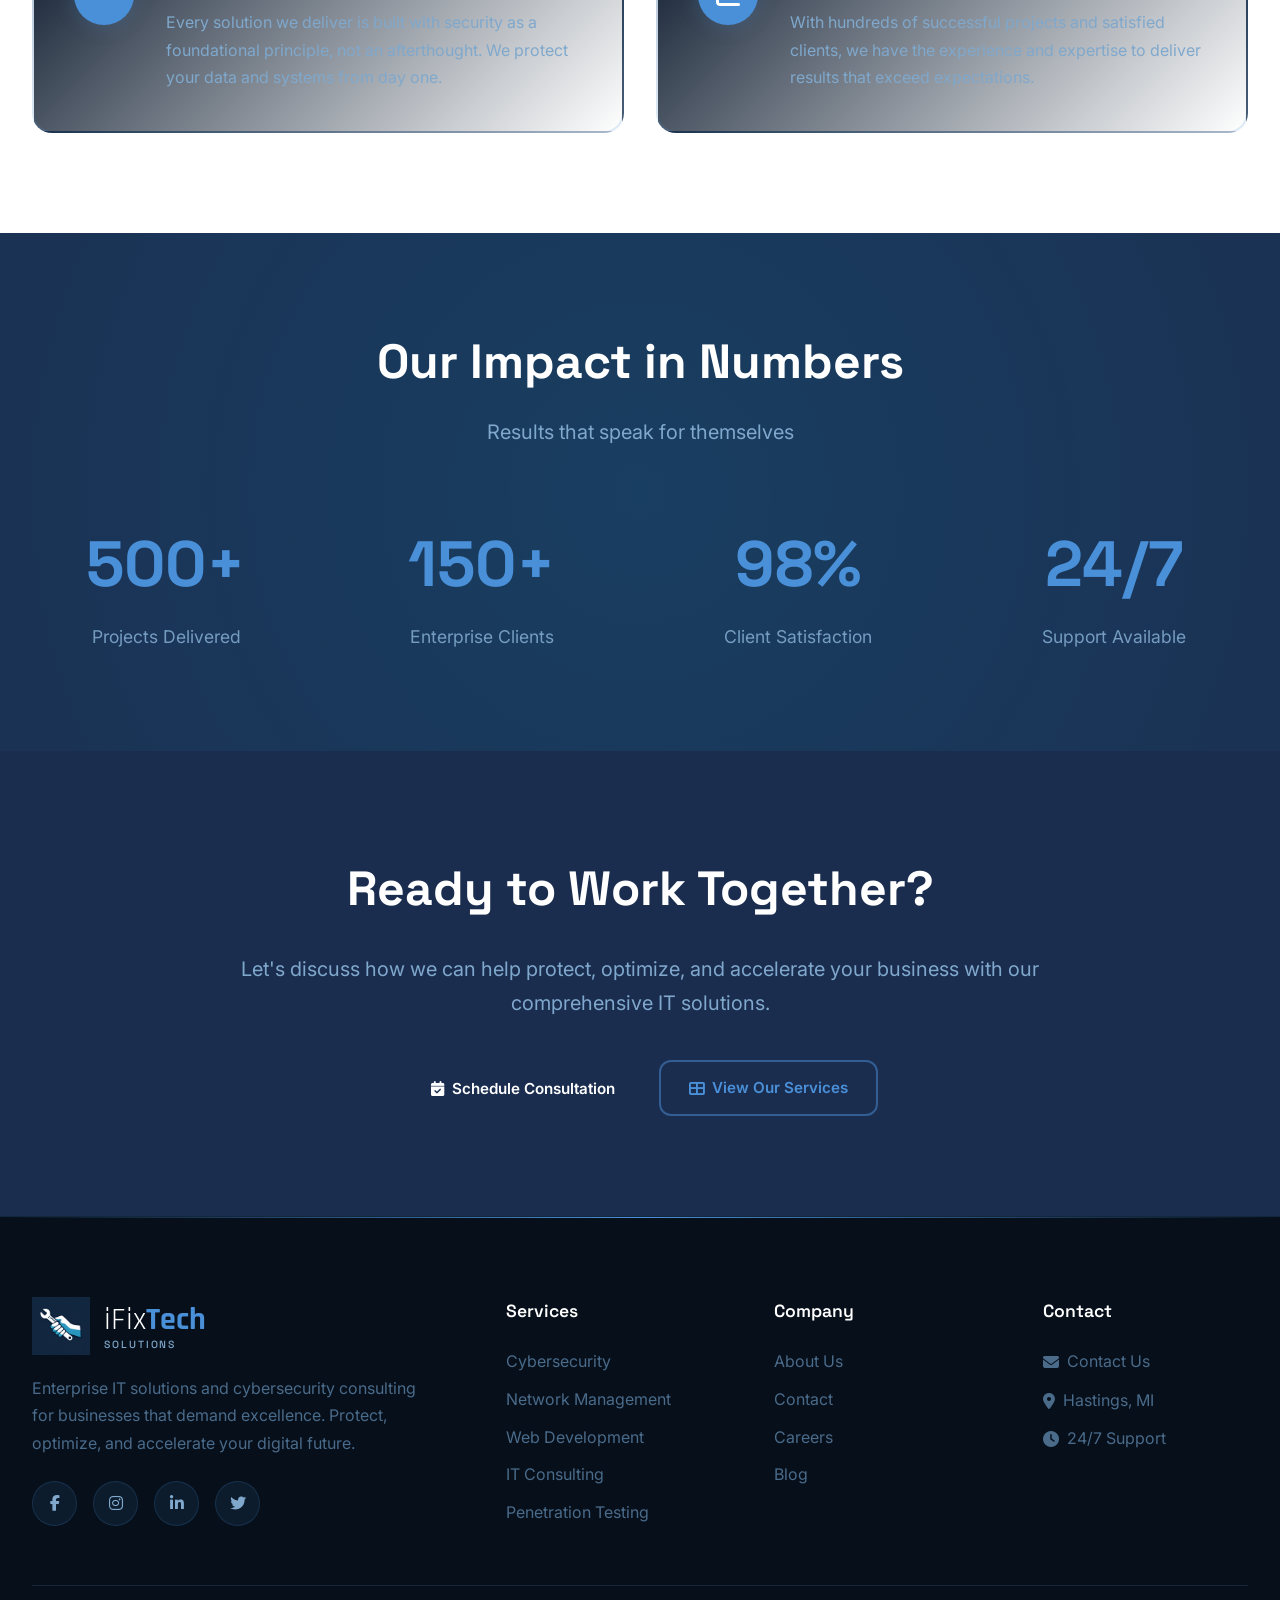
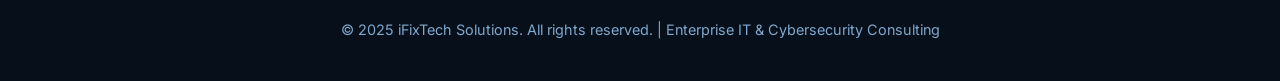
==== commit 3a3c7033: "Use icon-only logo with iFixTech text beside it in nav and footer Co-Authored-By: Claude Sonnet 4.6 " ====
--- a/about.html
+++ b/about.html
@@ -1202,7 +1202,7 @@
     <header class="header">
         <div class="container">
             <nav class="nav">
-                <a href="index.html" class="logo"><img src="logo.webp" alt="iFixTech" class="logo-img"><div class="logo-text"><div class="logo-name"><span class="logo-ifix">iFix</span><span class="logo-tech">Tech</span></div><div class="logo-sub">Solutions</div></div></a>
+                <a href="index.html" class="logo"><img src="logo-icon.webp" alt="iFixTech" class="logo-img"><div class="logo-text"><div class="logo-name"><span class="logo-ifix">iFix</span><span class="logo-tech">Tech</span></div><div class="logo-sub">Solutions</div></div></a>
 
                 <ul class="nav-links">
                     <li><a href="index.html">Home</a></li>
@@ -1526,7 +1526,7 @@
         <div class="container">
             <div class="footer-content">
                 <div class="footer-section">
-                    <a href="index.html" class="logo" style="margin-bottom:1.25rem;"><img src="logo.webp" alt="iFixTech" class="logo-img" style="height:58px;"><div class="logo-text"><div class="logo-name"><span class="logo-ifix">iFix</span><span class="logo-tech">Tech</span></div><div class="logo-sub">Solutions</div></div></a>
+                    <a href="index.html" class="logo" style="margin-bottom:1.25rem;"><img src="logo-icon.webp" alt="iFixTech" class="logo-img" style="height:58px;"><div class="logo-text"><div class="logo-name"><span class="logo-ifix">iFix</span><span class="logo-tech">Tech</span></div><div class="logo-sub">Solutions</div></div></a>
                     <p>
                         Enterprise IT solutions and cybersecurity consulting for businesses 
                         that demand excellence. Protect, optimize, and accelerate your digital future.
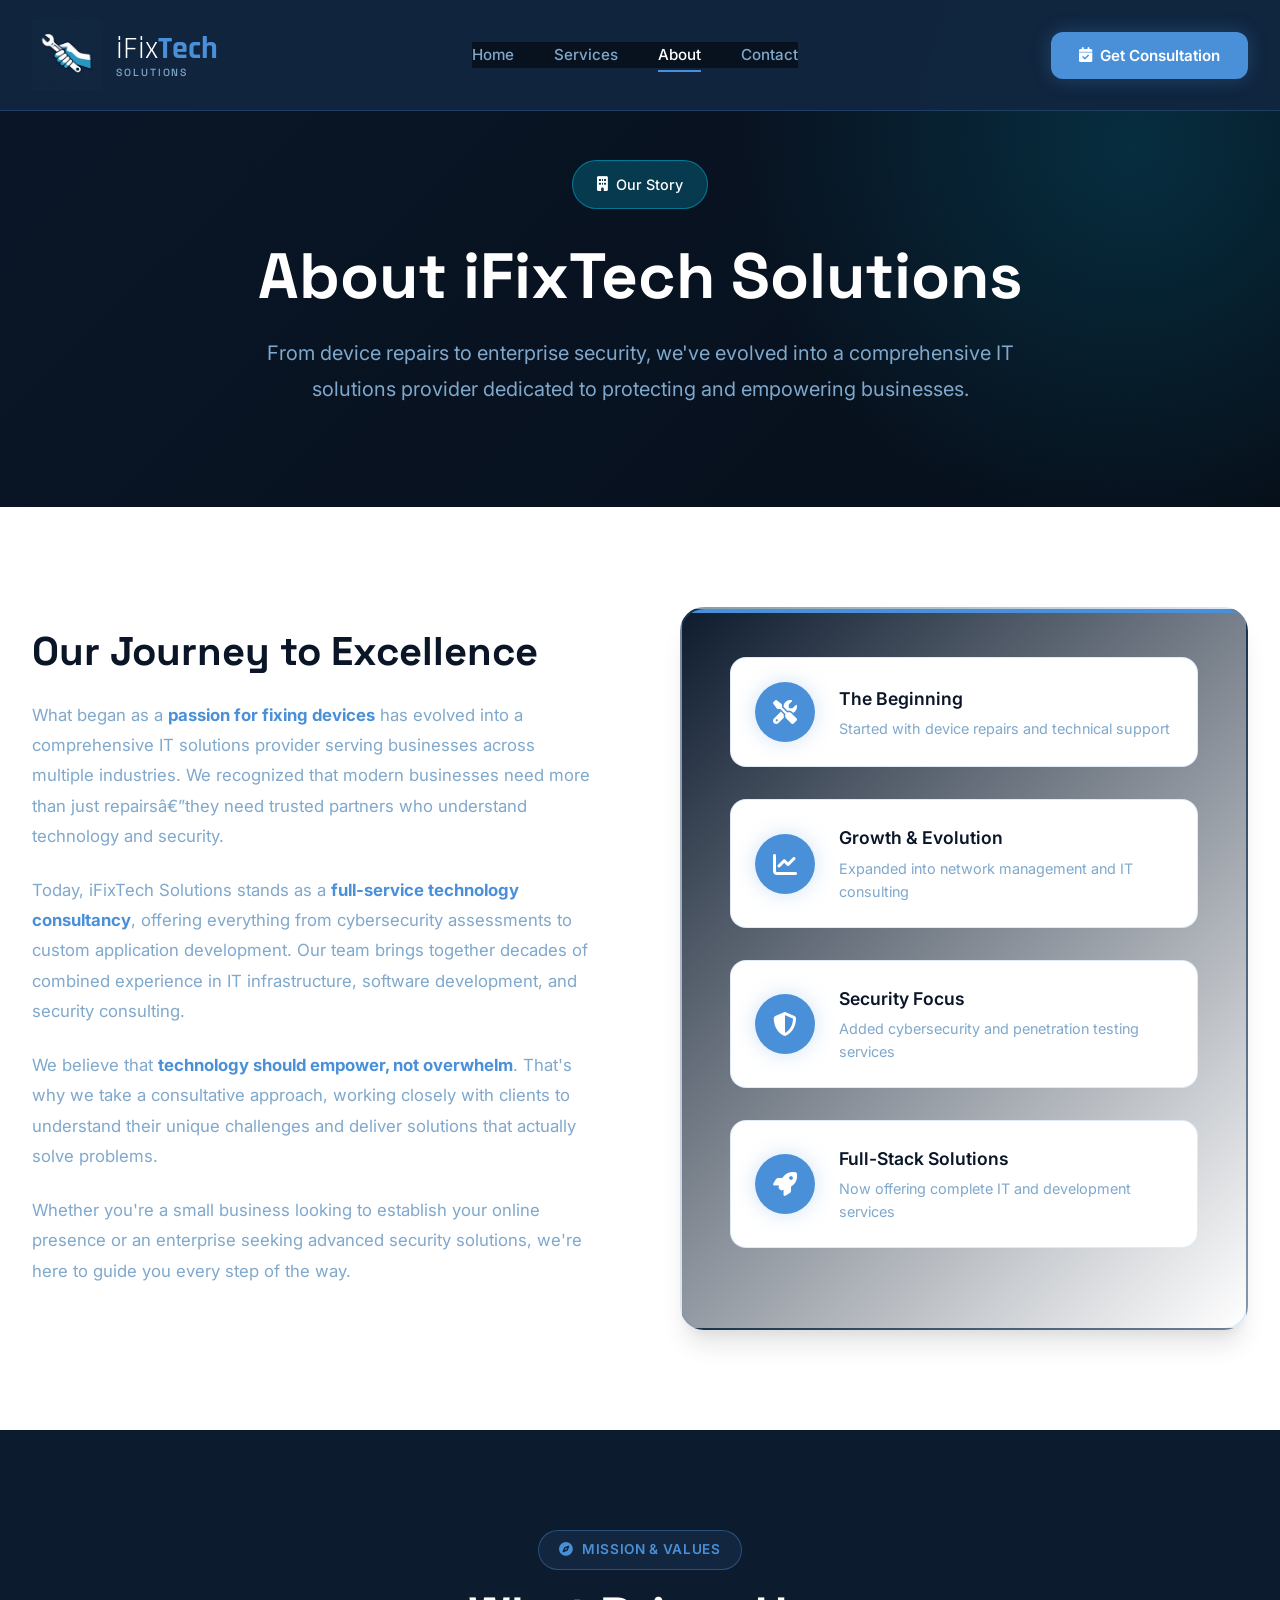
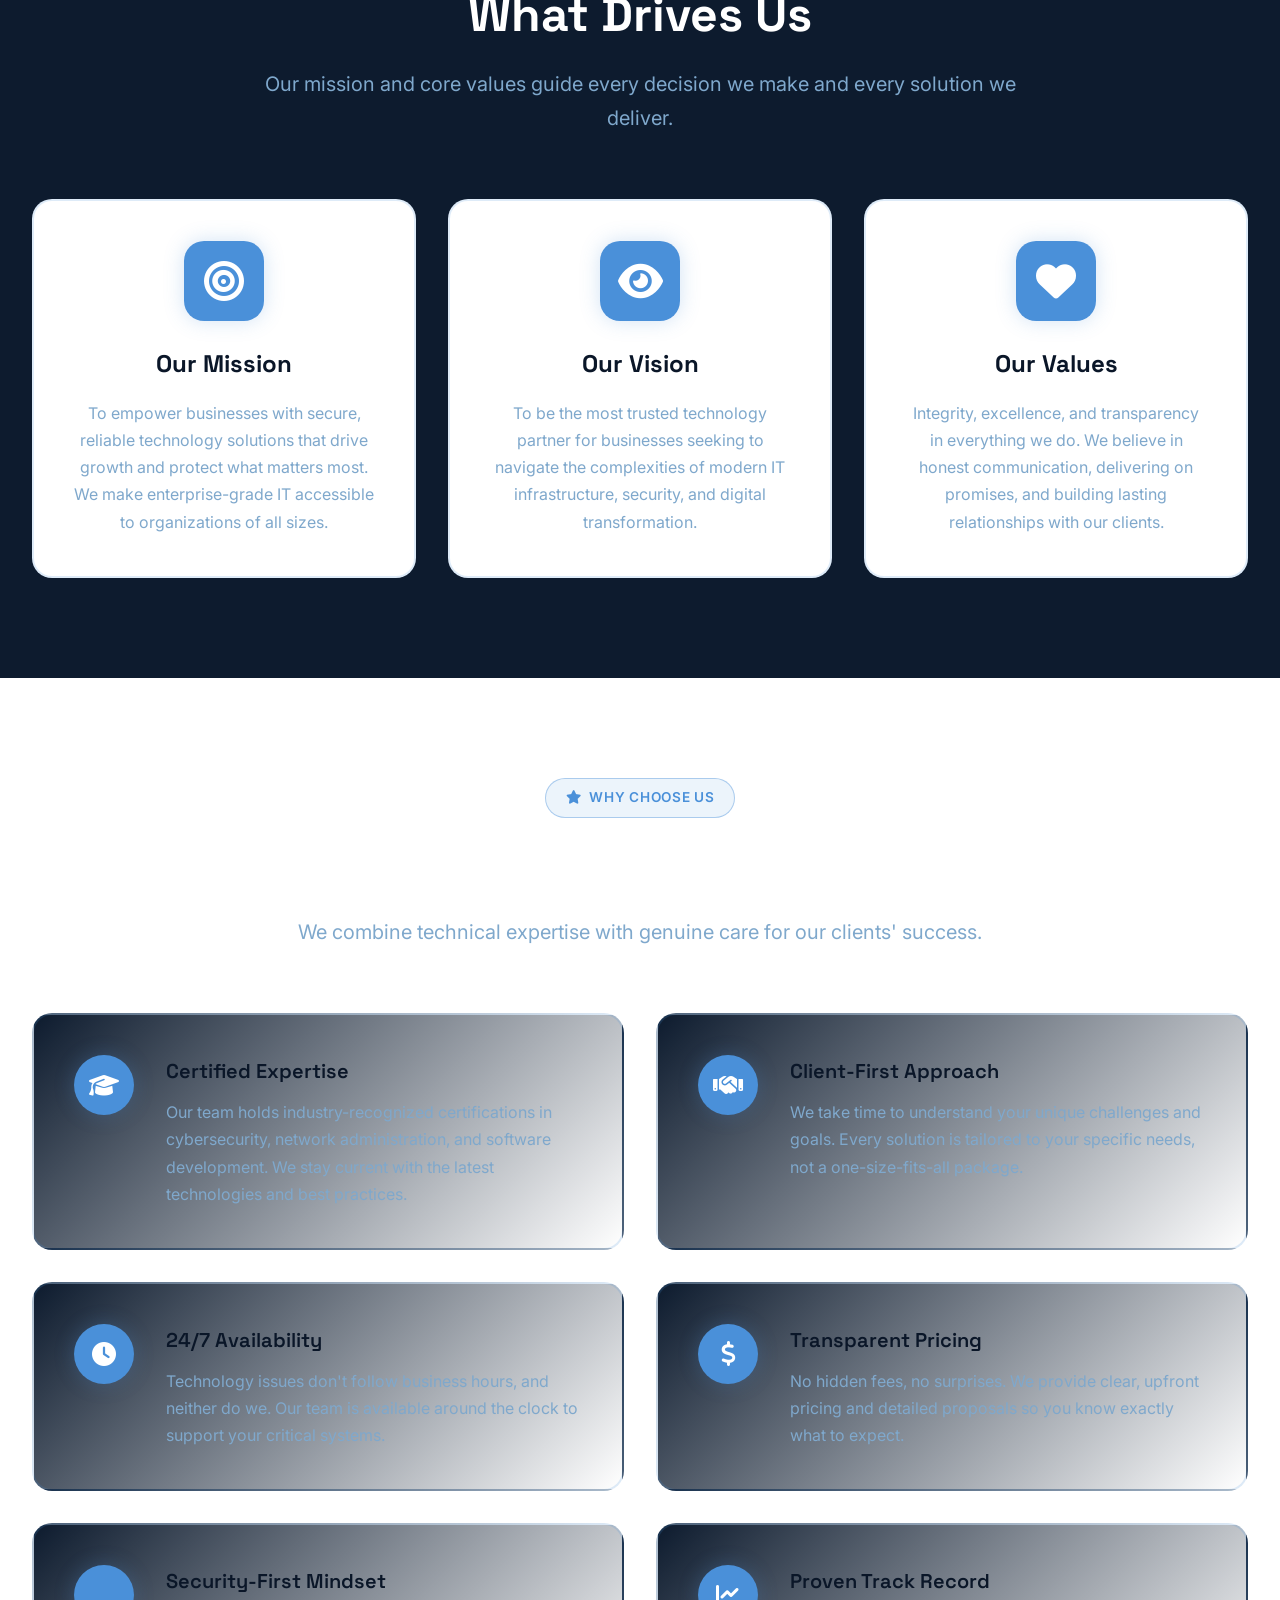
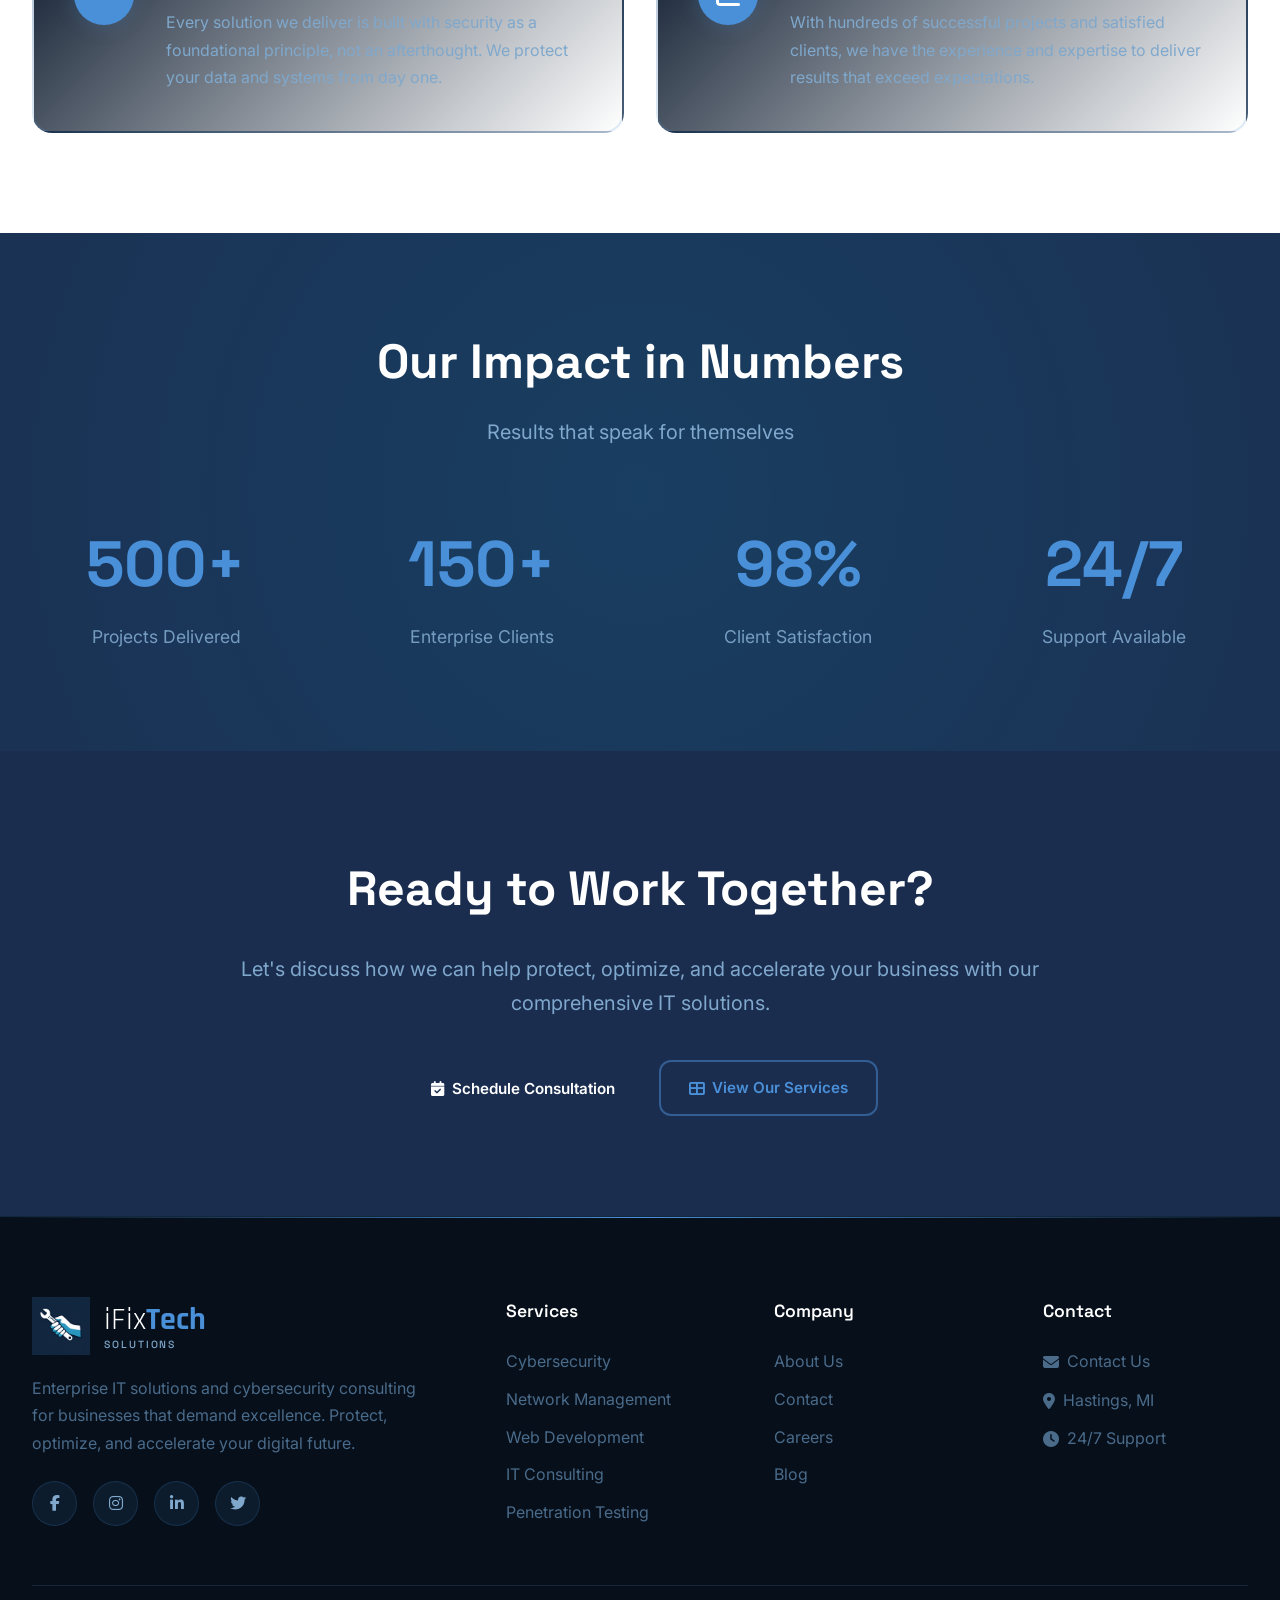
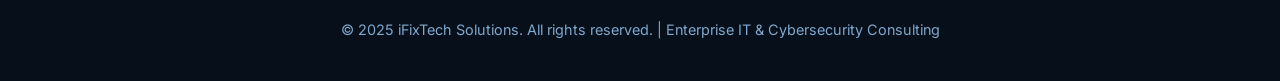
==== commit 1299f68f: "Fix header color to match logo background; cross-browser compatibility sweep - Set header background" ====
--- a/about.html
+++ b/about.html
@@ -138,6 +138,7 @@
             left: 0;
             right: 0;
             background: rgba(255, 255, 255, 0.95);
+            -webkit-backdrop-filter: blur(20px);
             backdrop-filter: blur(20px);
             border-bottom: 1px solid var(--gray-200);
             z-index: 1000;
@@ -877,6 +878,7 @@
             width: 100%;
             height: 100%;
             background-color: rgba(10, 22, 40, 0.95);
+            -webkit-backdrop-filter: blur(10px);
             backdrop-filter: blur(10px);
             animation: fadeIn 0.3s ease;
         }
@@ -1104,6 +1106,7 @@
                 width: 100%;
                 height: calc(100vh - 80px);
                 background: rgba(255, 255, 255, 0.98);
+                -webkit-backdrop-filter: blur(20px);
                 backdrop-filter: blur(20px);
                 flex-direction: column;
                 justify-content: center;
--- a/styles.css
+++ b/styles.css
@@ -31,8 +31,8 @@
     --gray-800:   #C8DDF0;
     --gray-900:   #0D1B2E;
     --shadow-glow:0 0 20px rgba(74,144,217,0.25);
-    --font-disp:  'Rajdhani', sans-serif;
-    --font-body:  'Inter', sans-serif;
+    --font-disp:  'Rajdhani', 'Arial Narrow', Arial, sans-serif;
+    --font-body:  'Inter', -apple-system, BlinkMacSystemFont, 'Segoe UI', Roboto, sans-serif;
     color-scheme: dark;
 }
 
@@ -58,11 +58,12 @@
 
 /* ── HEADER ── */
 .header {
-    background: rgba(8,18,31,0.85) !important;
+    background: rgba(17,38,63,0.96) !important;
+    -webkit-backdrop-filter: blur(18px) !important;
     backdrop-filter: blur(18px) !important;
-    border-bottom: 1px solid var(--border) !important;
-}
-.header.scrolled { background: rgba(8,18,31,0.97) !important; }
+    border-bottom: 1px solid rgba(74,144,217,0.25) !important;
+}
+.header.scrolled { background: rgba(17,38,63,1) !important; }
 
 /* ── LOGO ── */
 .logo { color: #FFFFFF; text-decoration: none; display: flex; align-items: center; gap: 0.9rem; transition: opacity 0.2s; }
@@ -114,8 +115,9 @@
 .hero-title span {
     background: linear-gradient(135deg, #4A90D9, #6BAED6) !important;
     -webkit-background-clip: text !important;
+    background-clip: text !important;
     -webkit-text-fill-color: transparent !important;
-    background-clip: text !important;
+    color: transparent !important;
 }
 .hero-subtitle { color: #7FA8CC !important; }
 .stat-number { color: #4A90D9 !important; background: none !important; -webkit-text-fill-color: #4A90D9 !important; }
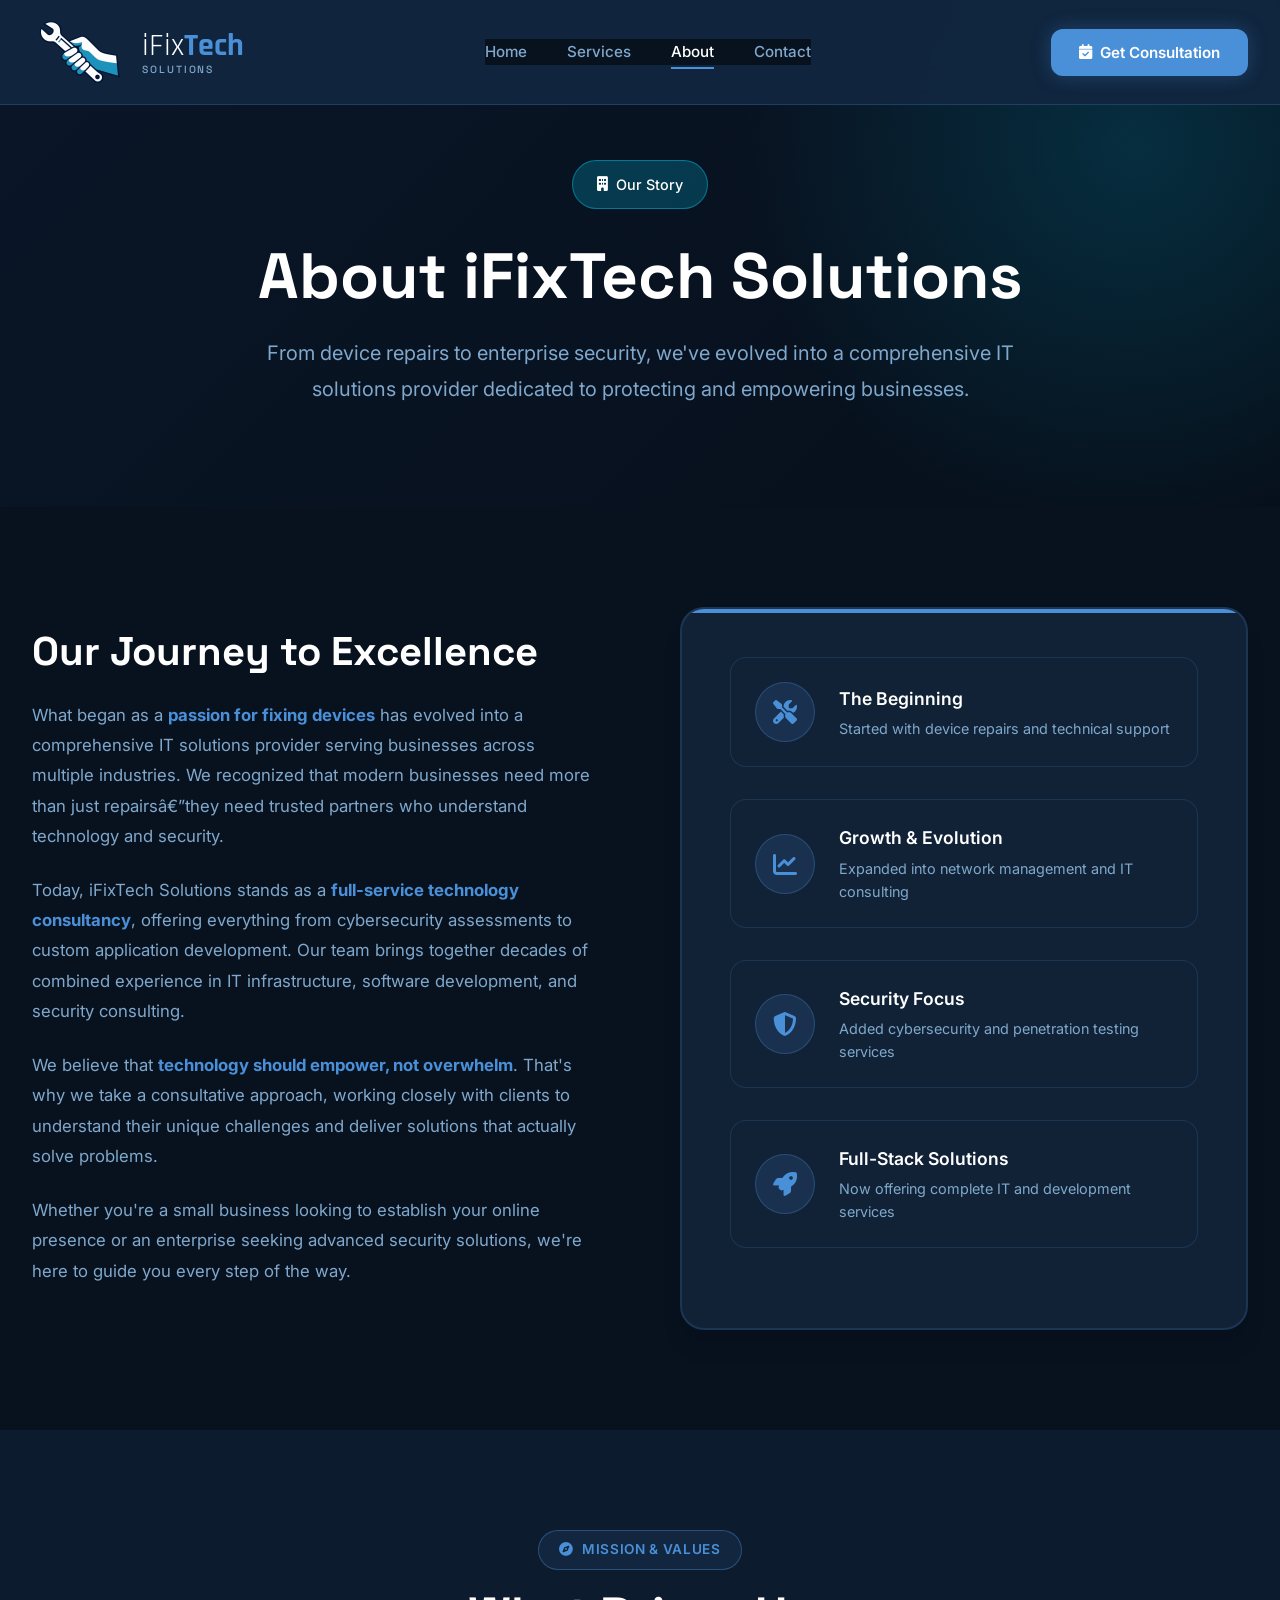
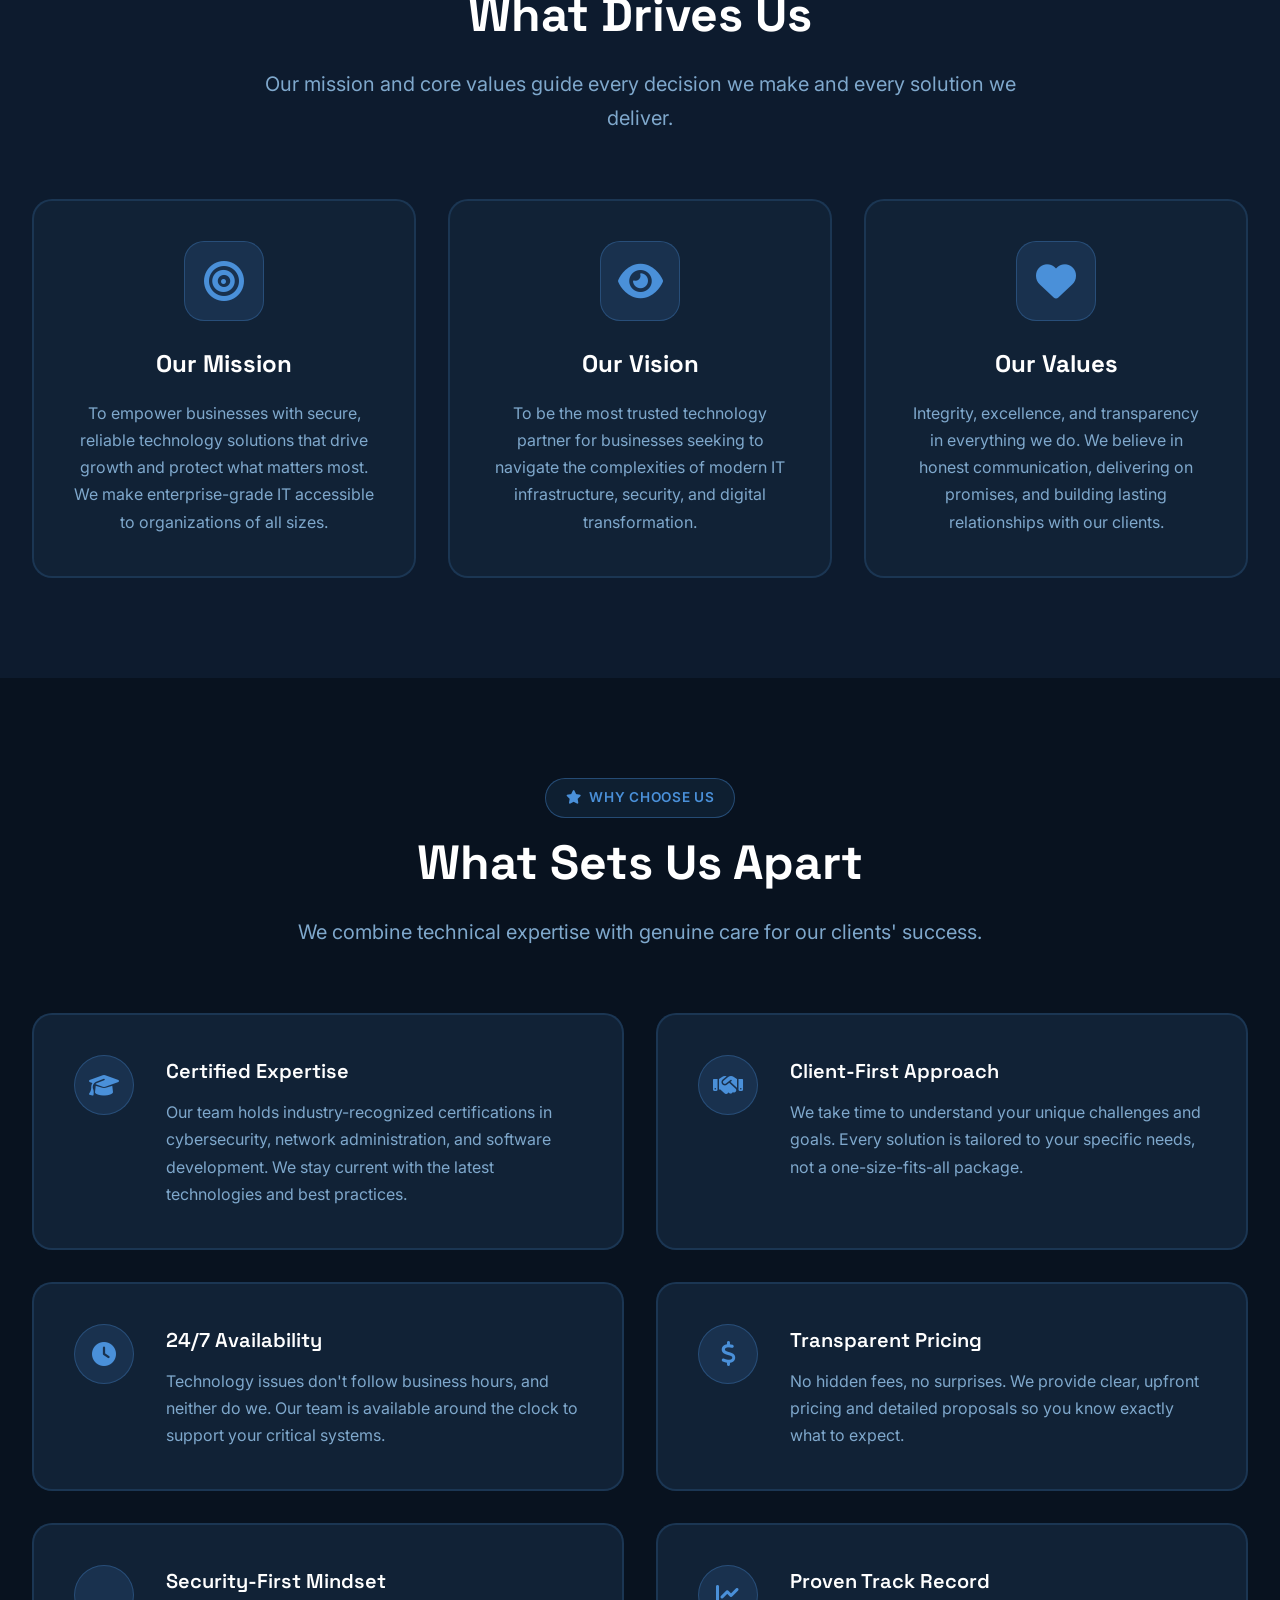
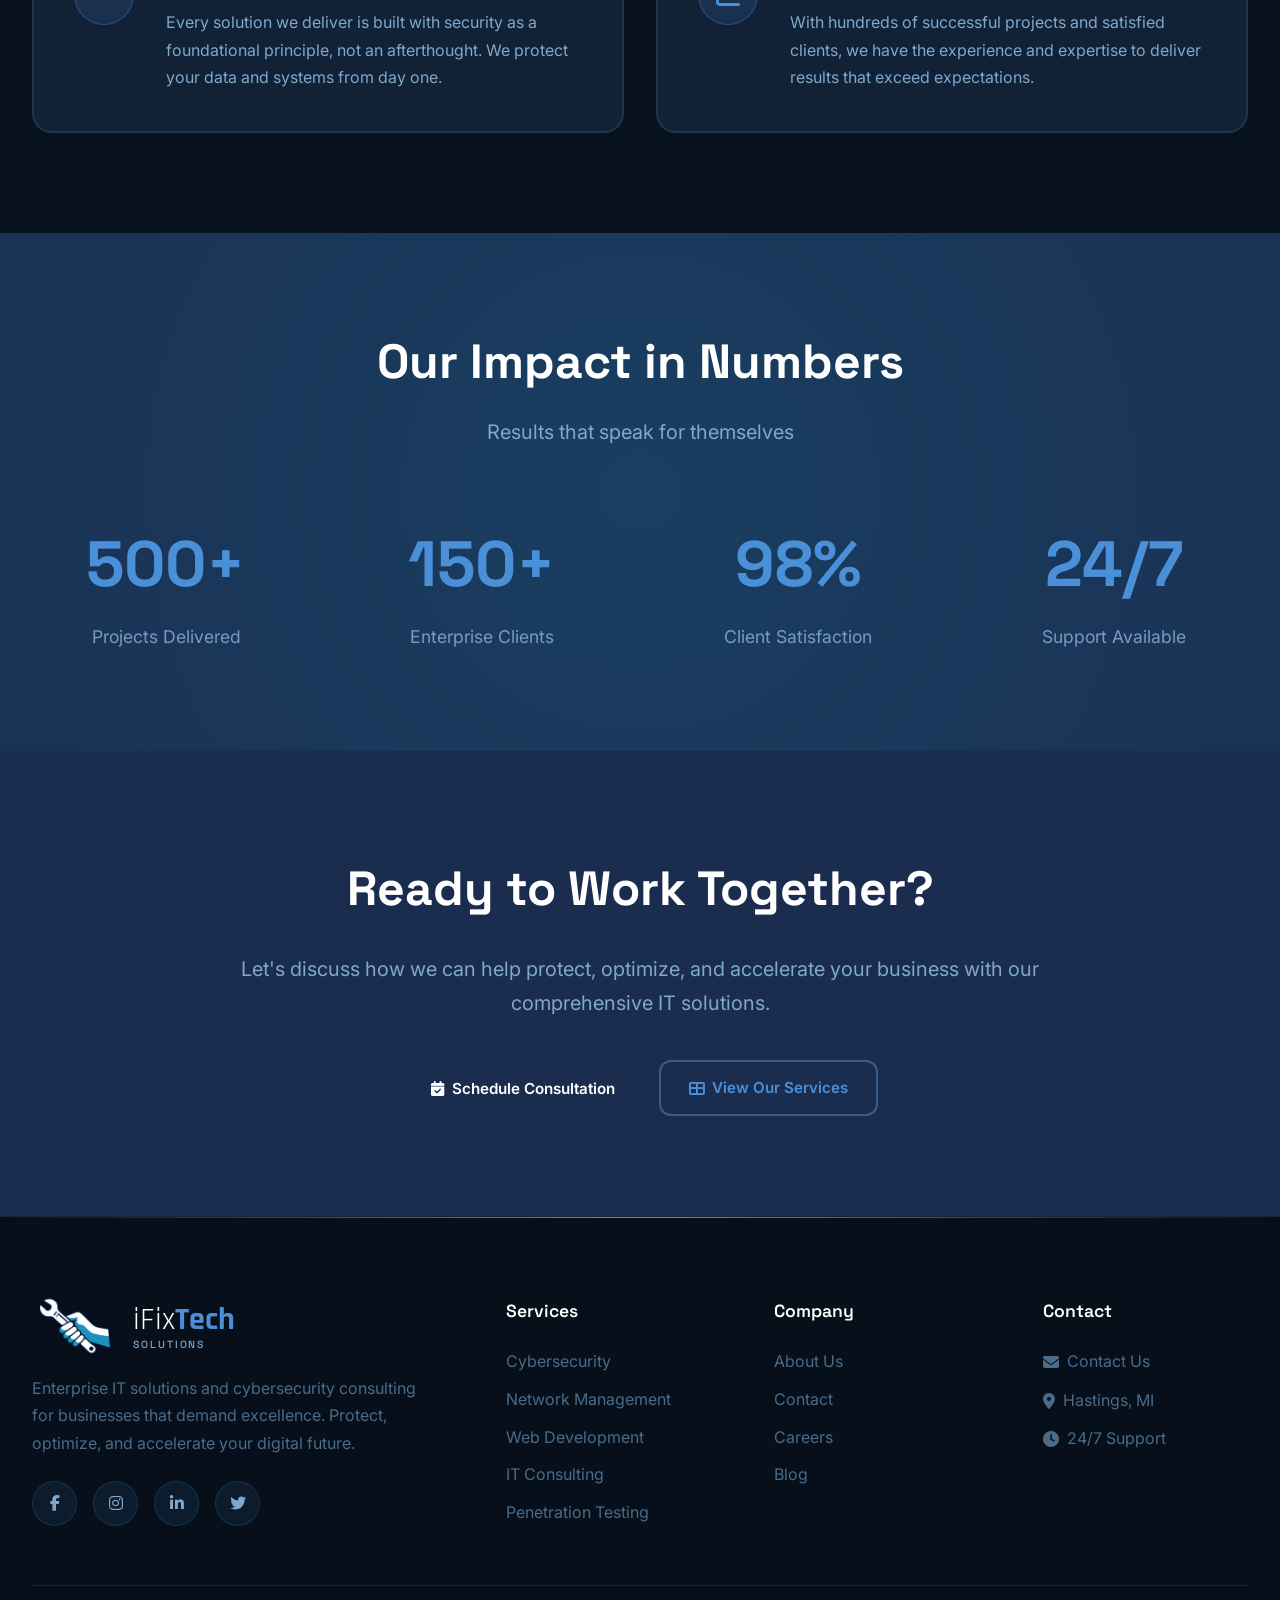
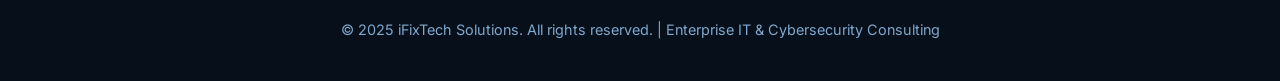
==== commit afe4a94d: "Redesign mobile menu: full-screen panel with animated toggle - New shared mobile-nav.css linked from" ====
--- a/about.html
+++ b/about.html
@@ -1,4 +1,4 @@
-﻿<!DOCTYPE html>
+<!DOCTYPE html>
 <html lang="en">
 <head>
     <meta charset="UTF-8">
@@ -1184,6 +1184,7 @@
     </style>
 <link href="https://fonts.googleapis.com/css2?family=Rajdhani:wght@400;500;600;700&display=swap" rel="stylesheet">
 <link rel="stylesheet" href="styles.css">
+<link rel="stylesheet" href="mobile-nav.css">
 </head>
 <body>
     <!-- Grid Background -->
@@ -1212,6 +1213,7 @@
                     <li><a href="services.html">Services</a></li>
                     <li><a href="about.html" class="active">About</a></li>
                     <li><a href="contact.html">Contact</a></li>
+                    <li class="nav-extra"><a href="contact.html" class="nav-cta"><i class="fas fa-calendar-check"></i> Get a Free Consultation</a><a href="mailto:ifixtechofficial@gmail.com" class="nav-mail"><i class="fas fa-envelope"></i> ifixtechofficial@gmail.com</a></li>
                 </ul>
 
                 <div style="display: flex; gap: 1rem; align-items: center;">
--- a/styles.css
+++ b/styles.css
@@ -39,11 +39,17 @@
 *, *::before, *::after { box-sizing: border-box; }
 
 body {
-    font-family: 'Inter', sans-serif;
+    font-family: 'Inter', -apple-system, BlinkMacSystemFont, 'Segoe UI', Roboto, sans-serif;
     background: var(--bg-page) !important;
-    color: #FFFFFF;
+    color: #FFFFFF !important;
     overflow-x: hidden;
 }
+/* Force all text to be readable on dark background */
+p { color: #7FA8CC !important; }
+h1, h2, h3, h4, h5, h6 { color: #FFFFFF !important; }
+li { color: #7FA8CC; }
+span { color: inherit; }
+label { color: #7FA8CC !important; }
 
 /* ── GRID BG (disable old one, add dark version) ── */
 .grid-background {
@@ -68,7 +74,7 @@
 /* ── LOGO ── */
 .logo { color: #FFFFFF; text-decoration: none; display: flex; align-items: center; gap: 0.9rem; transition: opacity 0.2s; }
 .logo:hover { opacity: 0.88; transform: none !important; }
-.logo-img { height: 70px; width: auto; flex-shrink: 0; object-fit: contain; }
+.logo-img { height: 64px; width: auto; flex-shrink: 0; object-fit: contain; }
 .logo-text { display: flex; flex-direction: column; line-height: 1.15; }
 .logo-name { font-family: 'Rajdhani', sans-serif; font-size: 2rem; }
 .logo-ifix { font-weight: 400; color: #FFFFFF; }
@@ -244,22 +250,80 @@
 .value-card p,  .team-card p,  .contact-card p,  .about-card p  { color: #7FA8CC !important; }
 .value-icon, .team-icon, .contact-icon { background: rgba(74,144,217,0.15) !important; color: #4A90D9 !important; box-shadow: none !important; border: 1px solid rgba(74,144,217,0.3); }
 
-/* White body sections between dark ones */
-.about-section, .team-section, .values-section, .contact-section, .faq-section, .why-section, .approach-section, .tech-section {
+/* ── INNER PAGE SECTION BACKGROUNDS (comprehensive) ── */
+html { background: var(--bg-page) !important; }
+
+.about-section, .team-section, .values-section, .contact-section, .why-section, .approach-section, .tech-section,
+.story-section, .why-choose-section, .features-section, .comparison-section,
+.contact-form-section, .pricing-section, .info-section, .timeline-section,
+.culture-section, .history-section, .awards-section, .clients-section,
+.overview-section, .technologies-section, .deliverables-section,
+.services-section-inner, .quick-contact-section {
     background: var(--bg-page) !important;
 }
-.mission-section, .impact-section, .vision-section { background: var(--bg-surface) !important; }
+.mission-section, .impact-section, .vision-section, .process-section.inner { background: var(--bg-surface) !important; }
+.faq-section { background: var(--bg-page) !important; }
+
+/* ── INNER PAGE CARD BACKGROUNDS ── */
+.milestone, .services-overview, .comparison-table, .quick-contact,
+.mission-card, .feature-card, .main-service-card, .info-item,
+.contact-form-card, .faq-item, .timeline-card, .story-visual,
+.achievement-card, .why-card, .choose-card, .compare-card,
+.overview-card, .tech-item, .deliverable-card {
+    background: var(--bg-card) !important;
+    border-color: var(--border) !important;
+    color: var(--text-pri) !important;
+}
+.mission-card h1,.mission-card h2,.mission-card h3,.mission-card h4,
+.feature-card h1,.feature-card h2,.feature-card h3,.feature-card h4,
+.main-service-card h1,.main-service-card h2,.main-service-card h3,
+.info-item h3,.faq-item h3,.timeline-card h3,.story-visual h3,
+.contact-form-card h2,.contact-form-card h3 { color: #FFFFFF !important; }
+.mission-card p,.feature-card p,.main-service-card p,.info-item p,
+.faq-item p,.timeline-card p,.contact-form-card p { color: #7FA8CC !important; }
 
 /* Text colors across all pages */
-h1, h2, h3, h4, h5, h6 { color: #FFFFFF; }
-p { color: #7FA8CC; }
+h1, h2, h3, h4, h5, h6 { color: #FFFFFF !important; }
+p { color: #7FA8CC !important; }
 .text-muted, .subtitle { color: #7FA8CC !important; }
+.milestone-content h4, .milestone h4 { color: #FFFFFF !important; }
+.milestone-content p, .milestone p { color: #7FA8CC !important; }
+.milestone-icon { background: rgba(74,144,217,0.15) !important; color: #4A90D9 !important; box-shadow: none !important; border: 1px solid rgba(74,144,217,0.3) !important; }
 
 /* Pricing cards */
-.pricing-card { background: var(--bg-card) !important; border-color: var(--border) !important; }
-.pricing-card.featured, .pricing-card.popular { background: #1B2D4F !important; border-color: rgba(74,144,217,0.5) !important; }
-.price-amount { color: #4A90D9 !important; }
-.pricing-feature i { color: #34D399 !important; }
+.pricing-card { background: var(--bg-card) !important; border-color: var(--border) !important; color: #FFFFFF !important; }
+.pricing-card.featured, .pricing-card.popular, .pricing-card.highlighted { background: #1B2D4F !important; border-color: rgba(74,144,217,0.5) !important; }
+.pricing-card h3, .pricing-card h4, .pricing-card .plan-name { color: #FFFFFF !important; }
+.pricing-card p, .pricing-card .plan-desc { color: #7FA8CC !important; }
+.price-amount, .pricing-price, .plan-price { color: #4A90D9 !important; }
+.pricing-feature i, .plan-feature i { color: #34D399 !important; }
+
+/* Inner page process sections */
+.process-section { background: var(--bg-surface) !important; }
+.process-step, .step-card, .process-card { background: var(--bg-card) !important; border-color: var(--border) !important; }
+.process-step h3, .step-card h3, .process-card h3 { color: #FFFFFF !important; }
+.process-step p, .step-card p, .process-card p { color: #7FA8CC !important; }
+.step-number, .process-num, .step-icon { background: linear-gradient(135deg, #4A90D9, #6BAED6) !important; color: #fff !important; box-shadow: none !important; }
+
+/* Icon backgrounds on inner pages */
+.feature-icon, .service-icon-wrap, .mission-icon, .info-icon, .why-icon, .step-icon-wrap {
+    background: rgba(74,144,217,0.15) !important;
+    color: #4A90D9 !important;
+    border: 1px solid rgba(74,144,217,0.3) !important;
+    box-shadow: none !important;
+}
+
+/* Contact form card inputs */
+.contact-form-card input, .contact-form-card textarea, .contact-form-card select {
+    background: var(--bg-raised) !important;
+    border-color: var(--border) !important;
+    color: #FFFFFF !important;
+}
+.contact-form-card input::placeholder, .contact-form-card textarea::placeholder { color: #4A6B8A !important; }
+
+/* Misc text overrides */
+.feature-title, .service-name, .mission-title, .why-title { color: #FFFFFF !important; }
+.feature-desc, .service-excerpt, .mission-text, .why-desc { color: #7FA8CC !important; }
 
 /* FAQ */
 .faq-question { color: #FFFFFF !important; }
@@ -272,8 +336,83 @@
 a { color: #4A90D9; }
 a:hover { color: #6BAED6; }
 
-/* Responsive logo */
+/* ══════════════════════════════════════
+   MOBILE RESPONSIVE — ALL PAGES
+   ══════════════════════════════════════ */
+
 @media (max-width: 768px) {
-    .logo-img  { height: 54px !important; }
-    .logo-name { font-size: 1.6rem !important; }
-}
+    /* ── Logo ── */
+    .logo-img  { height: 48px !important; width: auto !important; }
+    .logo-name { font-size: 1.45rem !important; }
+    .logo-sub  { display: none !important; }
+
+    /* Mobile nav lives in mobile-nav.css */
+
+    /* ── Hero / page hero padding ── */
+    .hero, .page-hero, .about-hero, .services-hero, .contact-hero,
+    .pricing-hero, .cyber-hero, .network-hero, .dev-hero,
+    .fullstack-hero, .consulting-hero, .web-hero {
+        padding: 110px 0 60px !important;
+    }
+    .hero-title, .page-hero h1, .hero h1,
+    [class*="hero-title"], [class*="page-title"] {
+        font-size: 2.25rem !important; line-height: 1.15 !important;
+    }
+    .hero-content { grid-template-columns: 1fr !important; gap: 2rem !important; }
+    .hero-card { display: none !important; }
+    .hero-cta, [class*="hero-buttons"] {
+        flex-direction: column !important; gap: 0.75rem !important;
+    }
+    .hero-cta .btn { width: 100% !important; justify-content: center !important; }
+    .hero-stats { grid-template-columns: repeat(3,1fr) !important; gap: 0.75rem !important; }
+
+    /* ── Section titles ── */
+    .section-title { font-size: 1.9rem !important; }
+    .section-sub, .section-subtitle { font-size: 0.95rem !important; }
+
+    /* ── Grids → single column ── */
+    .features-grid, .services-grid, .pricing-grid,
+    .mission-grid, .why-grid, .why-choose-grid,
+    .comparison-grid, .value-grid, .team-grid,
+    .process-grid, .testimonials-grid,
+    .features-grid { grid-template-columns: 1fr !important; gap: 1.25rem !important; }
+    .stats-grid { grid-template-columns: repeat(2,1fr) !important; }
+
+    /* ── Footer ── */
+    .footer-grid, .footer-content { grid-template-columns: 1fr 1fr !important; gap: 1.5rem !important; }
+
+    /* ── Spacing ── */
+    .container { padding: 0 1.25rem !important; }
+    .services-section, .process-section, .testimonials-section,
+    .stats-section, .cta-section, .features-section,
+    .story-section, .mission-section, .why-choose-section,
+    .faq-section, .pricing-section, .contact-form-section,
+    .about-section, .team-section { padding: 60px 0 !important; }
+
+    /* ── Cards ── */
+    .service-card.wide { grid-column: span 1 !important; }
+    .testimonials-grid .testimonial-card:last-child { grid-column: span 1 !important; max-width: 100% !important; }
+    .pricing-card { max-width: 100% !important; }
+
+    /* ── Forms ── */
+    .form-row, [class*="form-grid"] { grid-template-columns: 1fr !important; }
+
+    /* ── FAQ / timeline ── */
+    .faq-grid, .story-grid, .timeline-grid { grid-template-columns: 1fr !important; }
+}
+
+@media (max-width: 480px) {
+    .container { padding: 0 1rem !important; }
+    .logo-img { height: 40px !important; }
+    .logo-name { font-size: 1.2rem !important; }
+    .section-title { font-size: 1.6rem !important; }
+    .hero-title, [class*="hero-title"] { font-size: 1.85rem !important; }
+    .stats-grid { grid-template-columns: 1fr !important; }
+    .footer-grid, .footer-content { grid-template-columns: 1fr !important; }
+    .hero-stats { grid-template-columns: 1fr !important; }
+    .btn { padding: 0.7rem 1.2rem !important; font-size: 0.875rem !important; }
+    .services-section, .process-section, .testimonials-section,
+    .stats-section, .cta-section, .features-section,
+    .story-section, .mission-section, .why-choose-section,
+    .faq-section, .pricing-section { padding: 48px 0 !important; }
+}
--- a/mobile-nav.css
+++ b/mobile-nav.css
@@ -0,0 +1,206 @@
+/* Shared mobile navigation — loaded last on every page */
+
+.nav-extra { display: none !important; }
+
+@media (max-width: 768px) {
+    /* backdrop-filter would make the fixed menu size itself to the header, not the screen */
+    .header {
+        -webkit-backdrop-filter: none !important;
+        backdrop-filter: none !important;
+        background: #11263F !important;
+    }
+    .header .nav { padding: 0.65rem 0 !important; }
+    .header .btn, .nav > div > .btn, .header .btn-primary,
+    #openModal { display: none !important; }
+
+    /* ── Hamburger button ── */
+    .mobile-menu {
+        display: block !important;
+        position: relative !important;
+        width: 44px !important; height: 44px !important;
+        padding: 0 !important; margin: 0 !important;
+        border: 1px solid rgba(74,144,217,0.35) !important;
+        border-radius: 12px !important;
+        background: rgba(74,144,217,0.1) !important;
+        font-size: 0 !important; color: transparent !important;
+        cursor: pointer;
+        -webkit-tap-highlight-color: transparent;
+        transition: background 0.25s, border-color 0.25s;
+        flex-shrink: 0;
+    }
+    .mobile-menu i { display: none !important; }
+    .mobile-menu::before,
+    .mobile-menu::after {
+        content: '';
+        position: absolute;
+        left: 11px;
+        width: 20px; height: 2px;
+        border-radius: 2px;
+        background: #FFFFFF;
+        transition: top 0.3s cubic-bezier(.4,0,.2,1), transform 0.3s cubic-bezier(.4,0,.2,1), box-shadow 0.2s, width 0.3s;
+    }
+    .mobile-menu::before { top: 13px; box-shadow: 0 7px 0 #FFFFFF; }
+    .mobile-menu::after  { top: 27px; width: 13px; }
+
+    .nav:has(.nav-links.open) .mobile-menu,
+    .nav:has(.nav-links.active) .mobile-menu {
+        background: rgba(74,144,217,0.2) !important;
+        border-color: rgba(74,144,217,0.6) !important;
+    }
+    .nav:has(.nav-links.open) .mobile-menu::before,
+    .nav:has(.nav-links.active) .mobile-menu::before {
+        top: 20px; transform: rotate(45deg); box-shadow: 0 0 0 transparent;
+    }
+    .nav:has(.nav-links.open) .mobile-menu::after,
+    .nav:has(.nav-links.active) .mobile-menu::after {
+        top: 20px; width: 20px; transform: rotate(-45deg);
+    }
+
+    /* ── Full-screen panel (sits under the logo + button, over everything else) ── */
+    .nav-links {
+        display: flex !important;
+        position: fixed !important;
+        top: 0 !important; left: 0 !important; right: 0 !important; bottom: auto !important;
+        width: 100% !important;
+        height: 100vh !important;
+        height: 100dvh !important;
+        z-index: -1 !important;
+        margin: 0 !important;
+        padding: 96px 24px calc(28px + env(safe-area-inset-bottom, 0px)) !important;
+        list-style: none !important;
+        flex-direction: column !important;
+        justify-content: flex-start !important;
+        align-items: stretch !important;
+        gap: 0 !important;
+        overflow-y: auto !important;
+        background:
+            radial-gradient(120% 60% at 100% 0%, rgba(74,144,217,0.16), transparent 60%),
+            radial-gradient(80% 50% at 0% 100%, rgba(74,144,217,0.08), transparent 70%),
+            #08121F !important;
+        border: none !important;
+        box-shadow: none !important;
+        -webkit-backdrop-filter: none !important;
+        backdrop-filter: none !important;
+        counter-reset: navitem;
+        opacity: 0;
+        visibility: hidden;
+        pointer-events: none;
+        transition: opacity 0.3s ease, visibility 0s linear 0.3s;
+    }
+    .nav-links.open,
+    .nav-links.active {
+        opacity: 1;
+        visibility: visible;
+        pointer-events: auto;
+        transition: opacity 0.3s ease, visibility 0s linear 0s;
+    }
+
+    .nav-links > li {
+        width: 100% !important;
+        margin: 0 !important;
+        border-bottom: 1px solid rgba(74,144,217,0.14);
+        opacity: 0;
+        transform: translateY(14px);
+        transition: opacity 0.35s ease, transform 0.35s cubic-bezier(.2,.7,.3,1);
+    }
+    .nav-links.open > li, .nav-links.active > li { opacity: 1; transform: none; }
+    .nav-links.open > li:nth-child(1), .nav-links.active > li:nth-child(1) { transition-delay: 0.05s; }
+    .nav-links.open > li:nth-child(2), .nav-links.active > li:nth-child(2) { transition-delay: 0.10s; }
+    .nav-links.open > li:nth-child(3), .nav-links.active > li:nth-child(3) { transition-delay: 0.15s; }
+    .nav-links.open > li:nth-child(4), .nav-links.active > li:nth-child(4) { transition-delay: 0.20s; }
+    .nav-links.open > li:nth-child(5), .nav-links.active > li:nth-child(5) { transition-delay: 0.25s; }
+
+    .nav-links > li:not(.nav-extra) > a {
+        counter-increment: navitem;
+        display: flex !important;
+        align-items: center !important;
+        gap: 1rem !important;
+        width: 100% !important;
+        padding: 1.15rem 0.25rem !important;
+        font-family: 'Rajdhani', 'Arial Narrow', Arial, sans-serif !important;
+        font-size: 1.9rem !important;
+        font-weight: 600 !important;
+        letter-spacing: 0.01em !important;
+        line-height: 1.1 !important;
+        color: #FFFFFF !important;
+        text-decoration: none !important;
+        background: none !important;
+        border-radius: 8px;
+        -webkit-tap-highlight-color: transparent;
+        transition: color 0.2s, background 0.2s, padding 0.2s;
+    }
+    .nav-links > li:not(.nav-extra) > a::before {
+        content: counter(navitem, decimal-leading-zero);
+        font-family: 'Inter', -apple-system, BlinkMacSystemFont, 'Segoe UI', Roboto, sans-serif;
+        font-size: 0.75rem;
+        font-weight: 600;
+        letter-spacing: 0.08em;
+        font-variant-numeric: tabular-nums;
+        color: #4A90D9;
+        min-width: 1.6rem;
+    }
+    /* chevron replaces the desktop hover underline */
+    .nav-links > li:not(.nav-extra) > a::after {
+        content: '' !important;
+        position: static !important;
+        display: block !important;
+        width: 9px !important; height: 9px !important;
+        margin-left: auto !important;
+        margin-right: 6px !important;
+        background: none !important;
+        border-top: 2px solid rgba(127,168,204,0.6) !important;
+        border-right: 2px solid rgba(127,168,204,0.6) !important;
+        transform: rotate(45deg) !important;
+        transition: transform 0.2s, border-color 0.2s !important;
+    }
+    .nav-links > li:not(.nav-extra) > a:active { background: rgba(74,144,217,0.08) !important; }
+    .nav-links > li:not(.nav-extra) > a.active { color: #4A90D9 !important; }
+    .nav-links > li:not(.nav-extra) > a.active::after { border-color: #4A90D9 !important; }
+
+    /* ── CTA + contact at the bottom ── */
+    .nav-links > li.nav-extra {
+        display: flex !important;
+        flex-direction: column;
+        gap: 1rem;
+        margin-top: auto !important;
+        padding-top: 2rem;
+        border-bottom: none;
+    }
+    .nav-extra .nav-cta {
+        display: flex !important;
+        align-items: center; justify-content: center; gap: 0.6rem;
+        width: 100%;
+        padding: 1rem 1.25rem !important;
+        border-radius: 10px;
+        background: #4A90D9 !important;
+        color: #FFFFFF !important;
+        font-family: 'Inter', -apple-system, BlinkMacSystemFont, 'Segoe UI', Roboto, sans-serif !important;
+        font-size: 1rem !important;
+        font-weight: 600 !important;
+        text-decoration: none !important;
+        box-shadow: 0 0 24px rgba(74,144,217,0.35);
+    }
+    .nav-extra .nav-cta:active { background: #6BAED6 !important; }
+    .nav-extra .nav-mail {
+        display: flex !important;
+        align-items: center; justify-content: center; gap: 0.5rem;
+        padding: 0.25rem !important;
+        color: #7FA8CC !important;
+        font-family: 'Inter', -apple-system, BlinkMacSystemFont, 'Segoe UI', Roboto, sans-serif !important;
+        font-size: 0.875rem !important;
+        font-weight: 500 !important;
+        text-decoration: none !important;
+    }
+    .nav-extra a::after, .nav-extra a::before { display: none !important; content: none !important; }
+
+    html:has(.nav-links.open), html:has(.nav-links.active),
+    body:has(.nav-links.open), body:has(.nav-links.active) { overflow: hidden !important; }
+}
+
+@media (max-width: 380px) {
+    .nav-links > li:not(.nav-extra) > a { font-size: 1.65rem !important; padding: 1rem 0.25rem !important; }
+}
+
+@media (prefers-reduced-motion: reduce) {
+    .nav-links, .nav-links > li, .mobile-menu::before, .mobile-menu::after { transition: none !important; }
+}
